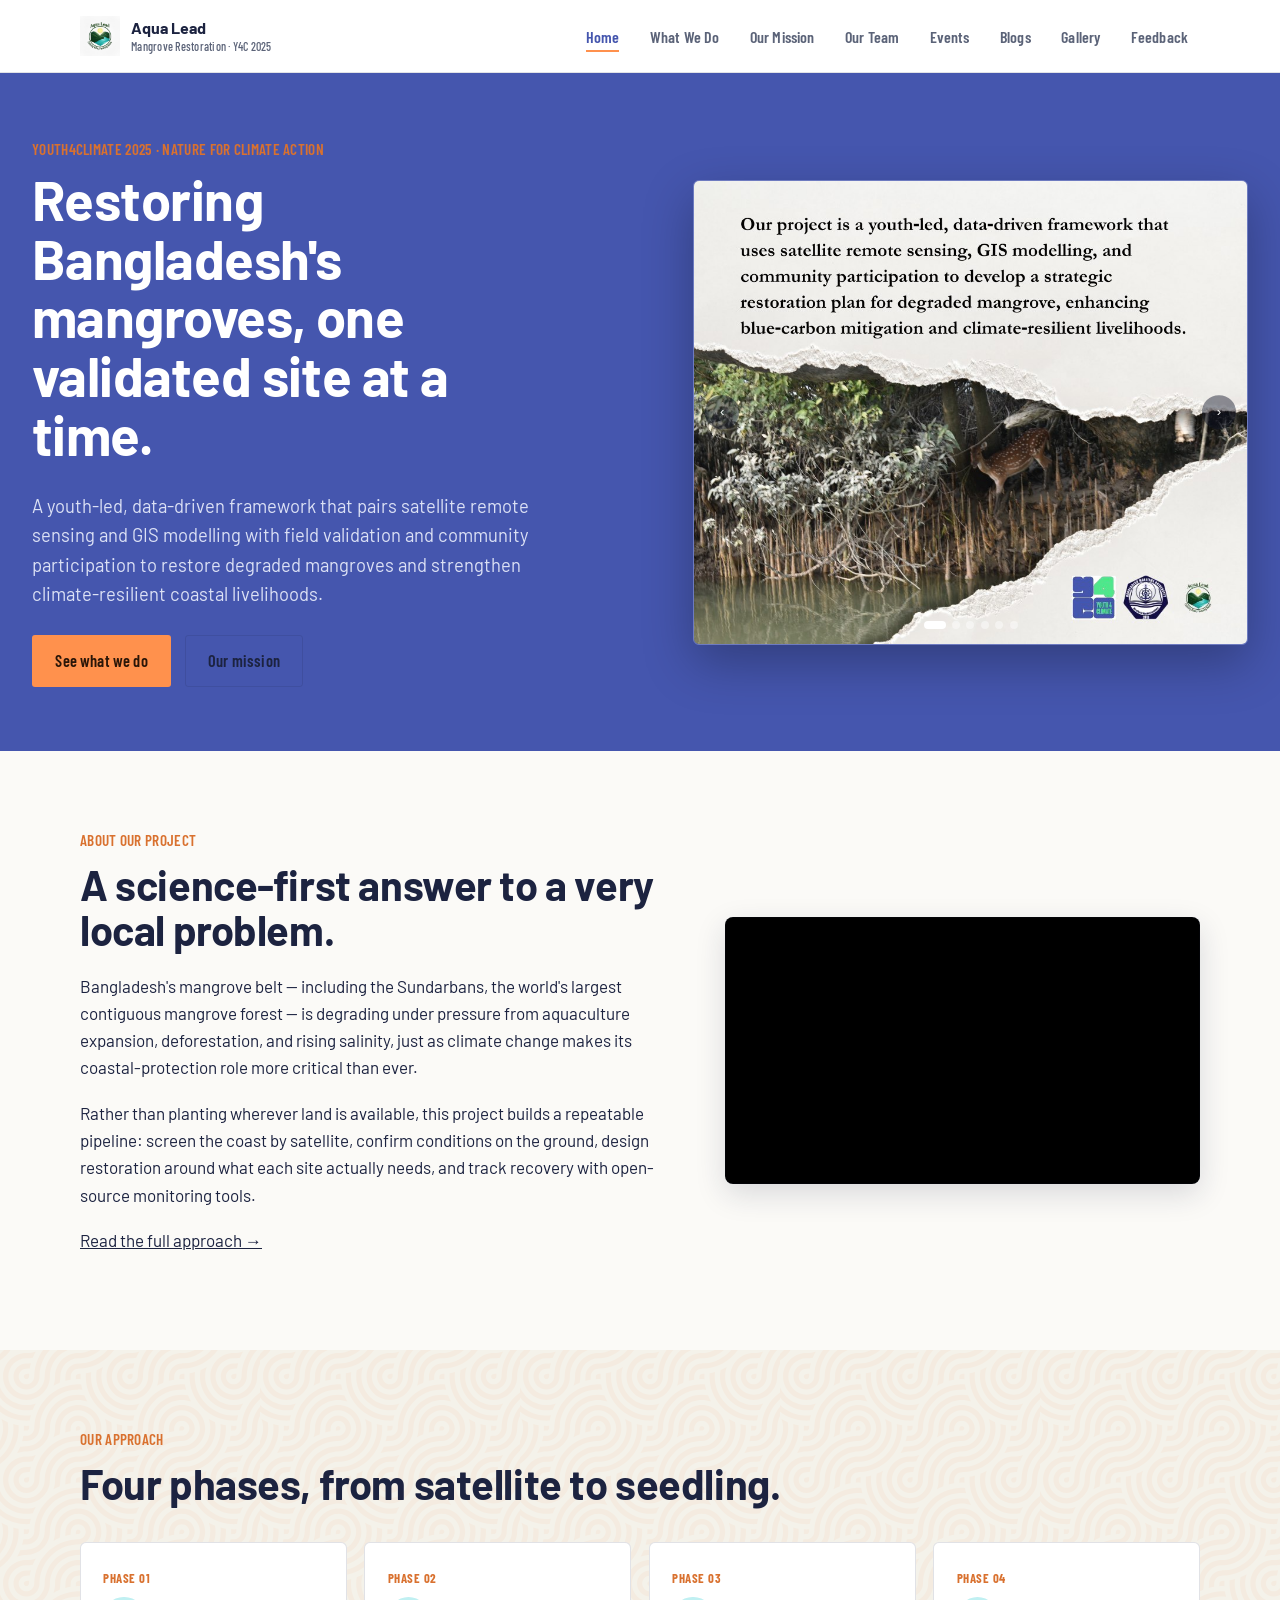
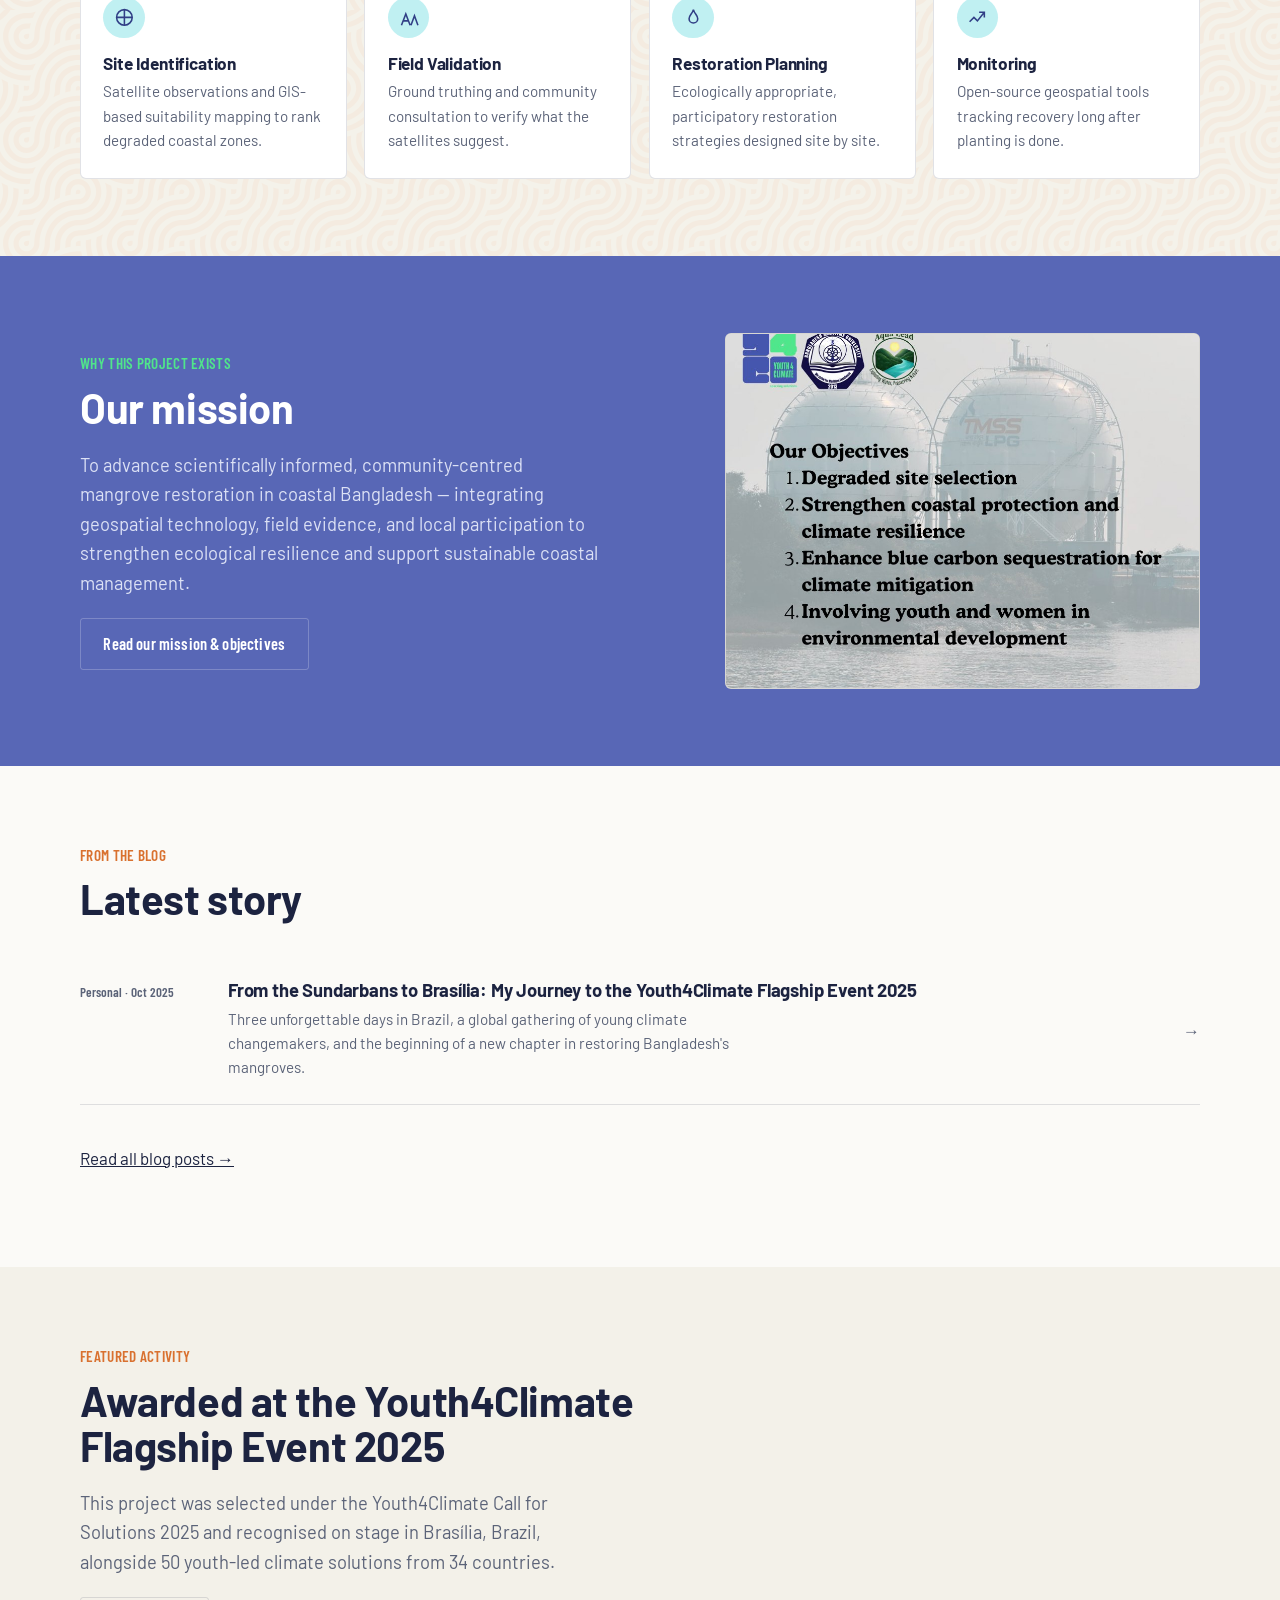
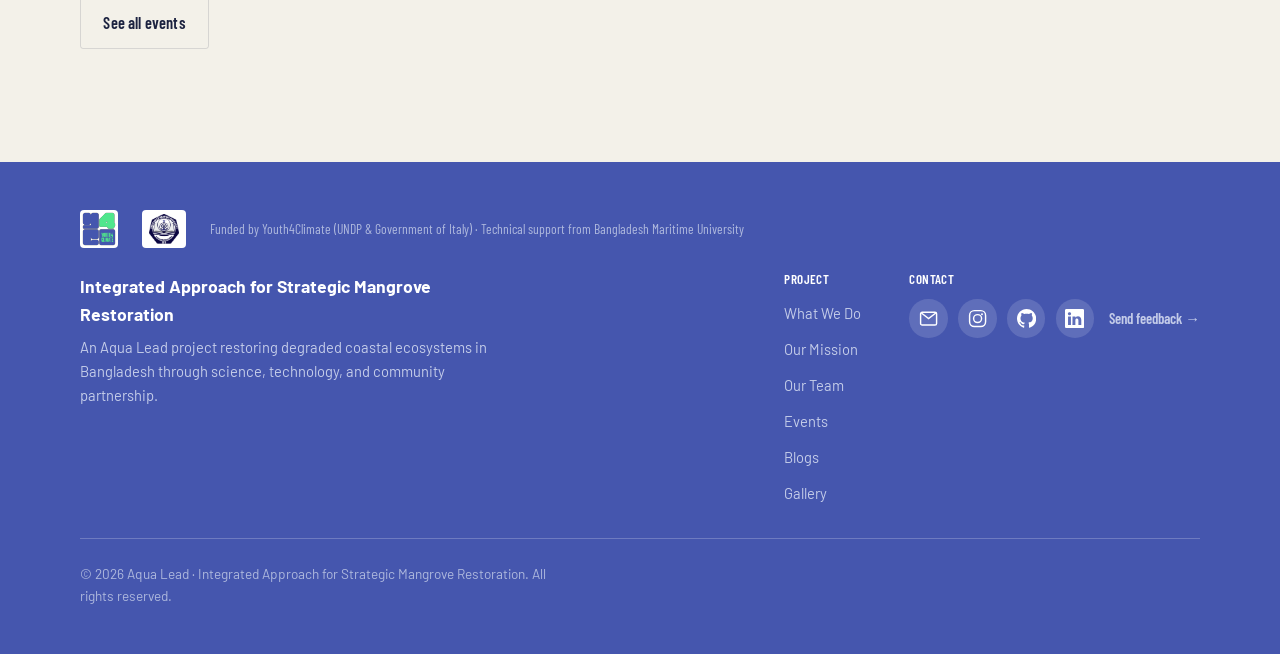
==== index.html @ 3c4979f6 "Upload website files" ====
<!doctype html>
<html lang="en">
<head>
<meta charset="utf-8">
<title>Integrated Approach for Strategic Mangrove Restoration</title>
<meta name="description" content="A Youth4Climate 2025-supported project restoring Bangladesh's mangroves through satellite science, field validation, and community action.">
<meta name="viewport" content="width=device-width, initial-scale=1">
<link rel="icon" href="assets/img/brand/y4c-na-logo.svg" type="image/svg+xml">
<link rel="stylesheet" href="assets/css/style.css">
</head>
<body>
<a class="skip-link" href="#main">Skip to content</a>

<header class="site-header">
  <div class="wrap">
    <a class="brand" href="index.html">
      <img src="assets/img/brand/aqualead-logo.png" alt="Aqua Lead logo">
      <span class="brand-text">Aqua Lead<small>Mangrove Restoration · Y4C 2025</small></span>
    </a>
    <button class="nav-toggle" aria-label="Toggle navigation" aria-expanded="false">
      <svg viewBox="0 0 24 24" fill="none" stroke="currentColor" stroke-width="2"><path d="M3 6h18M3 12h18M3 18h18"/></svg>
    </button>
    <nav class="main-nav" aria-label="Primary">
      <ul>
        <li><a href="index.html" aria-current="page">Home</a></li>
        <li><a href="what-we-do.html">What We Do</a></li>
        <li><a href="mission.html">Our Mission</a></li>
        <li><a href="team.html">Our Team</a></li>
        <li><a href="events.html">Events</a></li>
        <li><a href="blogs/index.html">Blogs</a></li>
        <li><a href="gallery.html">Gallery</a></li>
        <li><a href="feedback.html">Feedback</a></li>
      </ul>
    </nav>
  </div>
</header>

<main id="main">

  <!-- SECTION 1: SLIDESHOW -->
  <section class="hero">
    <div class="wrap hero-grid">
      <div>
        <p class="hero-tag eyebrow">Youth4Climate 2025 · Nature for Climate Action</p>
        <h1>Restoring Bangladesh's mangroves, one validated site at a time.</h1>
        <p class="lede">A youth-led, data-driven framework that pairs satellite remote sensing and GIS modelling with field validation and community participation to restore degraded mangroves and strengthen climate-resilient coastal livelihoods.</p>
        <div class="hero-actions">
          <a class="btn btn-primary" href="what-we-do.html">See what we do</a>
          <a class="btn btn-ghost" href="mission.html">Our mission</a>
        </div>
      </div>

      <div class="slideshow" role="region" aria-label="Project highlights slideshow">
        <div class="slide is-active"><img src="assets/img/slides/slide-01.jpg" alt="Project summary over a mangrove creek: a youth-led, data-driven restoration framework."></div>
        <div class="slide"><img src="assets/img/slides/slide-02.jpg" alt="Nawshin Alam receiving the Youth4Climate Certificate of Achievement in Brasília, October 2025."></div>
        <div class="slide"><img src="assets/img/slides/slide-03.jpg" alt="The project team recognised at Bangladesh Maritime University."></div>
        <div class="slide"><img src="assets/img/slides/slide-04.jpg" alt="Project objectives: degraded site selection, coastal protection, blue carbon, youth and women's involvement."></div>
        <div class="slide"><img src="assets/img/slides/slide-05.jpg" alt="Project activity collage: lab analysis, boat-based water sampling, and field equipment."></div>
        <div class="slide"><img src="assets/img/slides/slide-06.jpg" alt="Project support acknowledgment: Youth4Climate, Bangladesh Maritime University, and Aqua Lead."></div>
        <button class="slide-nav slide-prev" aria-label="Previous slide">&#8249;</button>
        <button class="slide-nav slide-next" aria-label="Next slide">&#8250;</button>
        <div class="slide-dots"></div>
      </div>
    </div>
  </section>

  <!-- SECTION 2: ABOUT OUR PROJECT -->
  <section class="section">
    <div class="wrap two-col">
      <div>
        <p class="eyebrow">About our project</p>
        <h2>A science-first answer to a very local problem.</h2>
        <p>Bangladesh's mangrove belt — including the Sundarbans, the world's largest contiguous mangrove forest — is degrading under pressure from aquaculture expansion, deforestation, and rising salinity, just as climate change makes its coastal-protection role more critical than ever.</p>
        <p>Rather than planting wherever land is available, this project builds a repeatable pipeline: screen the coast by satellite, confirm conditions on the ground, design restoration around what each site actually needs, and track recovery with open-source monitoring tools.</p>
        <p><a href="what-we-do.html">Read the full approach →</a></p>
      </div>
      <div class="yt-embed ratio-16-9">
        <iframe src="https://www.youtube.com/embed/zrw7DQVnRCE" title="Integrated Approach for Strategic Mangrove Restoration — project video" allow="accelerometer; autoplay; clipboard-write; encrypted-media; gyroscope; picture-in-picture; web-share" allowfullscreen loading="lazy"></iframe>
      </div>
    </div>
  </section>

  <!-- SECTION 3: OUR APPROACH (4 cards) -->
  <section class="section band-paper2 pattern-bg">
    <div class="wrap">
      <div class="section-head">
        <p class="eyebrow">Our approach</p>
        <h2>Four phases, from satellite to seedling.</h2>
      </div>
      <div class="approach-grid">
        <div class="approach-card">
          <span class="step-no">PHASE 01</span>
          <div class="icon"><svg viewBox="0 0 24 24" fill="none" stroke="currentColor" stroke-width="1.8"><circle cx="12" cy="12" r="9"/><path d="M12 3v18M3 12h18"/></svg></div>
          <h3>Site Identification</h3>
          <p>Satellite observations and GIS-based suitability mapping to rank degraded coastal zones.</p>
        </div>
        <div class="approach-card">
          <span class="step-no">PHASE 02</span>
          <div class="icon"><svg viewBox="0 0 24 24" fill="none" stroke="currentColor" stroke-width="1.8"><path d="M4 21l5-13 5 13M6 16h6M15 21l4-11 4 11"/></svg></div>
          <h3>Field Validation</h3>
          <p>Ground truthing and community consultation to verify what the satellites suggest.</p>
        </div>
        <div class="approach-card">
          <span class="step-no">PHASE 03</span>
          <div class="icon"><svg viewBox="0 0 24 24" fill="none" stroke="currentColor" stroke-width="1.8"><path d="M12 3c-1.2 5-5 6.5-5 10.5a5 5 0 0010 0C17 9.5 13.2 8 12 3Z"/></svg></div>
          <h3>Restoration Planning</h3>
          <p>Ecologically appropriate, participatory restoration strategies designed site by site.</p>
        </div>
        <div class="approach-card">
          <span class="step-no">PHASE 04</span>
          <div class="icon"><svg viewBox="0 0 24 24" fill="none" stroke="currentColor" stroke-width="1.8"><path d="M3 17l5-5 4 4 8-10M14 6h6v6"/></svg></div>
          <h3>Monitoring</h3>
          <p>Open-source geospatial tools tracking recovery long after planting is done.</p>
        </div>
      </div>
    </div>
  </section>

  <!-- SECTION 4: MISSION TEASER -->
  <section class="section band-blue pattern-bg">
    <div class="wrap two-col">
      <div>
        <p class="eyebrow">Why this project exists</p>
        <h2>Our mission</h2>
        <p class="lede">To advance scientifically informed, community-centred mangrove restoration in coastal Bangladesh — integrating geospatial technology, field evidence, and local participation to strengthen ecological resilience and support sustainable coastal management.</p>
        <a class="btn btn-ghost" href="mission.html">Read our mission &amp; objectives</a>
      </div>
      <div class="media-frame">
        <img src="assets/img/slides/slide-04.jpg" alt="Our objectives: degraded site selection, coastal protection, blue carbon, youth and women's involvement.">
      </div>
    </div>
  </section>

  <!-- SECTION 5: LATEST FROM THE BLOG -->
  <section class="section">
    <div class="wrap">
      <div class="section-head">
        <p class="eyebrow">From the blog</p>
        <h2>Latest story</h2>
      </div>
      <div class="post-list" style="border-top:none;">
        <a class="post-row" href="blogs/blog-04-journey-to-brasilia.html">
          <span class="mark">Personal · Oct 2025</span>
          <span>
            <h3>From the Sundarbans to Brasília: My Journey to the Youth4Climate Flagship Event 2025</h3>
            <p class="excerpt">Three unforgettable days in Brazil, a global gathering of young climate changemakers, and the beginning of a new chapter in restoring Bangladesh's mangroves.</p>
          </span>
          <span class="arrow">→</span>
        </a>
      </div>
      <p class="mt-lg"><a href="blogs/index.html">Read all blog posts →</a></p>
    </div>
  </section>

  <!-- SECTION 6: EVENTS TEASER -->
  <section class="section band-paper2">
    <div class="wrap">
      <div class="section-head">
        <p class="eyebrow">Featured activity</p>
        <h2>Awarded at the Youth4Climate Flagship Event 2025</h2>
        <p class="lede">This project was selected under the Youth4Climate Call for Solutions 2025 and recognised on stage in Brasília, Brazil, alongside 50 youth-led climate solutions from 34 countries.</p>
        <a class="btn btn-ghost" href="events.html">See all events</a>
      </div>
    </div>
  </section>

</main>

<footer class="site-footer">
  <div class="wrap">
    <div class="footer-credits">
      <img class="y4c-mark" src="assets/img/brand/y4c-logo.svg" alt="Youth4Climate logo">
      <img src="assets/img/brand/bmu-logo.png" alt="Bangladesh Maritime University logo">
      <span class="credit-line">Funded by Youth4Climate (UNDP &amp; Government of Italy) · Technical support from Bangladesh Maritime University</span>
    </div>
    <div class="footer-top">
      <div class="footer-brand">
        <strong>Integrated Approach for Strategic Mangrove Restoration</strong>
        <p>An Aqua Lead project restoring degraded coastal ecosystems in Bangladesh through science, technology, and community partnership.</p>
      </div>
      <div class="footer-links">
        <div>
          <h4>Project</h4>
          <ul>
            <li><a href="what-we-do.html">What We Do</a></li>
            <li><a href="mission.html">Our Mission</a></li>
            <li><a href="team.html">Our Team</a></li>
            <li><a href="events.html">Events</a></li>
            <li><a href="blogs/index.html">Blogs</a></li>
            <li><a href="gallery.html">Gallery</a></li>
          </ul>
        </div>
        <div>
          <h4>Contact</h4>
          <div class="footer-contact footer-icons">
            <a class="icon-btn" href="mailto:aqualead.alm@gmail.com" aria-label="Email — aqualead.alm@gmail.com" title="aqualead.alm@gmail.com">
              <svg viewBox="0 0 24 24" fill="none" stroke="currentColor" stroke-width="1.8" aria-hidden="true"><rect x="2" y="4" width="20" height="16" rx="2"/><path d="M3 5l9 7 9-7"/></svg>
            </a>
            <a class="icon-btn" href="https://www.instagram.com/aqualead2025" target="_blank" rel="noopener" aria-label="Instagram — @aqualead2025" title="@aqualead2025">
              <svg viewBox="0 0 24 24" fill="none" stroke="currentColor" stroke-width="1.8" aria-hidden="true"><rect x="2" y="2" width="20" height="20" rx="6"/><circle cx="12" cy="12" r="5"/><circle cx="17.5" cy="6.5" r="1.2" fill="currentColor" stroke="none"/></svg>
            </a>
            <a class="icon-btn" href="https://github.com/Nawshin-25" target="_blank" rel="noopener" aria-label="GitHub — @Nawshin-25" title="GitHub — @Nawshin-25">
              <svg viewBox="0 0 16 16" fill="currentColor" aria-hidden="true"><path d="M8 0C3.58 0 0 3.58 0 8c0 3.54 2.29 6.53 5.47 7.59.4.07.55-.17.55-.38 0-.19-.01-.82-.01-1.49-2.01.37-2.53-.49-2.69-.94-.09-.23-.48-.94-.82-1.13-.28-.15-.68-.52-.01-.53.63-.01 1.08.58 1.23.82.72 1.21 1.87.87 2.33.66.07-.52.28-.87.51-1.07-1.78-.2-3.64-.89-3.64-3.95 0-.87.31-1.59.82-2.15-.08-.2-.36-1.02.08-2.12 0 0 .67-.21 2.2.82.64-.18 1.32-.27 2-.27.68 0 1.36.09 2 .27 1.53-1.04 2.2-.82 2.2-.82.44 1.1.16 1.92.08 2.12.51.56.82 1.27.82 2.15 0 3.07-1.87 3.75-3.65 3.95.29.25.54.73.54 1.48 0 1.07-.01 1.93-.01 2.2 0 .21.15.46.55.38A8.013 8.013 0 0016 8c0-4.42-3.58-8-8-8z"/></svg>
            </a>
            <a class="icon-btn" href="http://www.linkedin.com/in/nawshinalam" target="_blank" rel="noopener" aria-label="LinkedIn — Nawshin Alam" title="LinkedIn — Nawshin Alam">
              <svg viewBox="0 0 16 16" fill="currentColor" aria-hidden="true"><path d="M0 1.146C0 .513.526 0 1.175 0h13.65C15.474 0 16 .513 16 1.146v13.708c0 .633-.526 1.146-1.175 1.146H1.175C.526 16 0 15.487 0 14.854V1.146zm4.943 12.248V6.169H2.542v7.225h2.401zm-1.2-8.212c.837 0 1.358-.554 1.358-1.248-.015-.709-.52-1.248-1.342-1.248-.822 0-1.359.54-1.359 1.248 0 .694.521 1.248 1.327 1.248h.016zm4.908 8.212V9.359c0-.216.016-.432.08-.586.173-.431.568-.878 1.232-.878.869 0 1.216.662 1.216 1.634v3.865h2.401V9.25c0-2.22-1.184-3.252-2.764-3.252-1.274 0-1.845.7-2.165 1.193v.025h-.016a5.54 5.54 0 01.016-.025V6.169h-2.4c.03.678 0 7.225 0 7.225h2.4z"/></svg>
            </a>
            <a class="footer-feedback-link" href="feedback.html">Send feedback →</a>
          </div>
        </div>
      </div>
    </div>
    <div class="footer-bottom">
      <p>© <span data-year>2026</span> Aqua Lead · Integrated Approach for Strategic Mangrove Restoration. All rights reserved.</p>
    </div>
  </div>
</footer>

<script src="assets/js/main.js"></script>
</body>
</html>
---- assets/css/style.css ----
/* =========================================================
   INTEGRATED APPROACH FOR STRATEGIC MANGROVE RESTORATION
   Design system aligned to the Youth4Climate 2025 Brand
   Guidelines: Barlow/Barlow Condensed type, Y4C blue/green/
   yellow/light-blue palette, "Nature for Climate Action"
   thematic orange + swirl pattern as this project's accent.
   ========================================================= */

@import url('https://fonts.googleapis.com/css2?family=Barlow:wght@400;500;600;700&family=Barlow+Condensed:wght@500;600;700&family=Barlow:ital@1&display=swap');

:root{
  /* Y4C primary brand colours */
  --y4c-blue:        #4556AE;
  --y4c-blue-deep:   #313F86;
  --y4c-green:       #50E58B;
  --y4c-white:       #FFFFFF;
  /* Y4C secondary brand colours */
  --y4c-yellow:      #FFD639;
  --y4c-lightblue:   #C0F0F2;
  /* This project's Y4C theme: "Nature for Climate Action" */
  --y4c-nature:      #FF914D;
  --y4c-nature-deep: #D9712F;

  --paper:    #FBFAF7;
  --paper-2:  #F3F1E9;
  --ink:      #1C2340;
  --muted:    #5B6378;
  --line:     rgba(28,35,64,0.13);
  --line-on-blue: rgba(255,255,255,0.22);

  --sans:  'Barlow', -apple-system, BlinkMacSystemFont, 'Segoe UI', sans-serif;
  --cond:  'Barlow Condensed', 'Barlow', sans-serif;

  --max: 76rem;
  --gutter: clamp(1.25rem, 4vw, 3rem);
}

*,*::before,*::after{ box-sizing:border-box; }
html{ scroll-behavior:smooth; }
@media (prefers-reduced-motion: reduce){
  html{ scroll-behavior:auto; }
  *{ animation-duration:0.001ms !important; animation-iteration-count:1 !important; transition-duration:0.001ms !important; }
}

body{
  margin:0;
  background:var(--paper);
  color:var(--ink);
  font-family:var(--sans);
  font-size:17px;
  line-height:1.6;
  -webkit-font-smoothing:antialiased;
}

img{ max-width:100%; display:block; }
a{ color:inherit; }
a:focus-visible, button:focus-visible, input:focus-visible, textarea:focus-visible{
  outline:3px solid var(--y4c-nature);
  outline-offset:2px;
}

h1,h2,h3,h4{
  font-family:var(--sans);
  font-weight:700;
  line-height:1.08;
  letter-spacing:-0.01em;
  margin:0 0 0.5em;
  color:var(--ink);
}
h1{ font-weight:700; }
h2{ font-size:clamp(1.7rem, 2.4vw + 1rem, 2.6rem); }
h3{ font-size:clamp(1.15rem, 1vw + 1rem, 1.45rem); }

p{ margin:0 0 1.1em; max-width:62ch; }
.lede{ font-size:1.15rem; color:var(--muted); max-width:52ch; }

.wrap{ max-width:var(--max); margin:0 auto; padding-left:var(--gutter); padding-right:var(--gutter); }

.eyebrow{
  font-family:var(--cond);
  font-weight:600;
  font-size:0.95rem;
  letter-spacing:0.02em;
  color:var(--y4c-nature-deep);
  text-transform:uppercase;
  margin-bottom:0.6rem;
  display:block;
}
.band-blue .eyebrow{ color:var(--y4c-green); }

.skip-link{
  position:absolute; left:-999px; top:0;
  background:var(--y4c-nature); color:#20120a; padding:0.7em 1.2em;
  z-index:200; font-weight:600;
}
.skip-link:focus{ left:var(--gutter); top:0.75rem; }

/* ---------- Header ---------- */
.site-header{
  position:sticky; top:0; z-index:100;
  background:var(--y4c-white);
  border-bottom:1px solid var(--line);
}
.site-header .wrap{
  display:flex; align-items:center; justify-content:space-between;
  min-height:4.5rem; gap:1rem;
}
.brand{ display:flex; align-items:center; gap:0.7rem; text-decoration:none; }
.brand img{ height:40px; width:auto; flex:none; }
.brand-text{ font-family:var(--sans); font-weight:700; font-size:1rem; line-height:1.18; color:var(--ink); }
.brand-text small{
  display:block; font-family:var(--cond); font-weight:500; font-size:0.75rem;
  letter-spacing:0.02em; color:var(--muted); margin-top:0.1em;
}

.nav-toggle{
  display:none; background:none; border:1px solid var(--line);
  color:var(--ink); width:2.5rem; height:2.5rem; border-radius:3px;
  align-items:center; justify-content:center; cursor:pointer;
}
.nav-toggle svg{ width:18px; height:18px; }

.main-nav ul{ list-style:none; display:flex; gap:0.4rem; margin:0; padding:0; }
.main-nav a{
  text-decoration:none; color:var(--muted); font-family:var(--cond);
  font-weight:600; font-size:1rem; letter-spacing:0.01em;
  padding:0.6rem 0.75rem; border-radius:3px; position:relative;
  transition:color .15s ease, background .15s ease;
}
.main-nav a:hover{ color:var(--ink); background:var(--paper-2); }
.main-nav a[aria-current="page"]{ color:var(--y4c-blue); }
.main-nav a[aria-current="page"]::after{
  content:""; position:absolute; left:0.75rem; right:0.75rem; bottom:0.2rem;
  height:2px; background:var(--y4c-nature);
}

@media (max-width:860px){
  .nav-toggle{ display:inline-flex; }
  .main-nav{
    position:absolute; top:4.5rem; left:0; right:0; background:var(--y4c-white);
    border-bottom:1px solid var(--line); max-height:0; overflow:hidden;
    transition:max-height .25s ease;
  }
  .main-nav.is-open{ max-height:28rem; }
  .main-nav ul{ flex-direction:column; gap:0; padding:0.5rem var(--gutter) 1.25rem; }
  .main-nav a{ display:block; padding:0.8rem 0; border-bottom:1px solid var(--line); border-radius:0; }
}

/* ---------- Bands ---------- */
.band-blue{ background:var(--y4c-blue); color:var(--y4c-white); }
.band-blue h2,.band-blue h3{ color:var(--y4c-white); }
.band-blue p, .band-blue .lede{ color:#DCE1F5; }
.band-blue .divider{ background:var(--line-on-blue); }

.band-paper2{ background:var(--paper-2); }

.pattern-bg{
  position:relative;
}
.pattern-bg::before{
  content:""; position:absolute; inset:0;
  background-image:url('../img/brand/y4c-na-pattern.svg');
  background-repeat:repeat; background-size:260px auto;
  opacity:0.06; pointer-events:none;
}
.band-blue.pattern-bg::before{ opacity:0.1; filter:brightness(0) invert(1); }

.section{ padding:clamp(3rem,6vw,5.5rem) 0; position:relative; z-index:1; }
.section > .wrap{ position:relative; z-index:1; }

.section-head{ max-width:44rem; margin-bottom:2.25rem; }

.divider{ border:none; height:1px; background:var(--line); margin:0; }

/* ---------- Buttons ---------- */
.btn{
  display:inline-flex; align-items:center; gap:0.5rem;
  font-family:var(--cond); font-weight:600; font-size:1.02rem; letter-spacing:0.01em;
  padding:0.75rem 1.4rem; border-radius:3px; text-decoration:none;
  border:1.5px solid transparent; cursor:pointer; transition:transform .12s ease, background .15s ease, border-color .15s ease;
}
.btn-primary{ background:var(--y4c-nature); color:#2A1608; }
.btn-primary:hover{ background:var(--y4c-nature-deep); color:#fff; }
.btn-ghost{ border-color:var(--line); color:var(--ink); }
.btn-ghost:hover{ border-color:var(--y4c-blue); color:var(--y4c-blue); }
.band-blue .btn-ghost{ border-color:var(--line-on-blue); color:#fff; }
.band-blue .btn-ghost:hover{ border-color:#fff; }
.btn-sm{ padding:0.5rem 0.95rem; font-size:0.92rem; }

/* ---------- Hero / slideshow ---------- */
.hero{ background:var(--y4c-blue); color:var(--y4c-white); overflow:hidden; }
.hero-grid{
  display:grid; grid-template-columns:1.05fr 0.95fr; gap:clamp(1.5rem,4vw,3rem);
  align-items:center; padding:clamp(2.5rem,5vw,4rem) 0;
}
@media (max-width:900px){ .hero-grid{ grid-template-columns:1fr; } }
.hero h1{ color:var(--y4c-white); font-size:clamp(2.1rem,3.4vw + 1.1rem,3.4rem); max-width:16ch; margin-bottom:0.5em; }
.hero .lede{ color:#DCE1F5; font-size:1.15rem; }
.hero-actions{ display:flex; flex-wrap:wrap; gap:0.85rem; margin-top:1.6rem; }

.slideshow{
  position:relative; aspect-ratio:940/788; border-radius:6px; overflow:hidden;
  box-shadow:0 18px 50px rgba(0,0,0,0.28); border:1px solid var(--line-on-blue);
}
.slide{
  position:absolute; inset:0; opacity:0; transition:opacity .6s ease;
  pointer-events:none;
}
.slide.is-active{ opacity:1; pointer-events:auto; }
.slide img{ width:100%; height:100%; object-fit:cover; }
.slide-dots{
  position:absolute; bottom:0.9rem; left:50%; transform:translateX(-50%);
  display:flex; gap:0.4rem; z-index:3;
}
.slide-dots button{
  width:8px; height:8px; border-radius:50%; border:none; background:rgba(255,255,255,0.45);
  cursor:pointer; padding:0;
}
.slide-dots button.is-active{ background:#fff; width:22px; border-radius:4px; transition:width .2s ease; }
.slide-nav{
  position:absolute; top:50%; transform:translateY(-50%); z-index:3;
  width:2.1rem; height:2.1rem; border-radius:50%; border:none;
  background:rgba(14,18,38,0.45); color:#fff; display:flex; align-items:center; justify-content:center;
  cursor:pointer;
}
.slide-nav:hover{ background:rgba(14,18,38,0.7); }
.slide-prev{ left:0.7rem; } .slide-next{ right:0.7rem; }

/* ---------- Approach cards ---------- */
.approach-grid{
  display:grid; grid-template-columns:repeat(4,1fr); gap:1.1rem;
}
@media (max-width:980px){ .approach-grid{ grid-template-columns:repeat(2,1fr); } }
@media (max-width:560px){ .approach-grid{ grid-template-columns:1fr; } }
.approach-card{
  background:var(--y4c-white); border:1px solid var(--line); border-radius:6px;
  padding:1.6rem 1.4rem; position:relative;
}
.approach-card .icon{
  width:2.6rem; height:2.6rem; border-radius:50%;
  background:var(--y4c-lightblue); display:flex; align-items:center; justify-content:center;
  margin-bottom:1rem;
}
.approach-card .icon svg{ width:1.3rem; height:1.3rem; color:var(--y4c-blue-deep); }
.approach-card h3{ font-size:1.08rem; margin-bottom:0.4rem; }
.approach-card p{ font-size:0.95rem; color:var(--muted); margin:0; }
.approach-card .step-no{
  font-family:var(--cond); font-weight:700; font-size:0.8rem; color:var(--y4c-nature-deep);
  letter-spacing:0.04em; margin-bottom:0.5rem; display:block;
}

/* ---------- Two col / about ---------- */
.two-col{ display:grid; grid-template-columns:1.1fr 0.9fr; gap:clamp(2rem,5vw,4rem); align-items:center; }
@media (max-width:860px){ .two-col{ grid-template-columns:1fr; } }
.media-frame{
  border-radius:6px; overflow:hidden; border:1px solid var(--line);
  aspect-ratio:4/3; background:var(--paper-2);
}
.media-frame img{ width:100%; height:100%; object-fit:cover; }

/* ---------- Pill / tag ---------- */
.pill{
  display:inline-flex; align-items:center; gap:0.4rem;
  font-family:var(--cond); font-weight:600; font-size:0.85rem;
  padding:0.3rem 0.75rem; border-radius:99px;
  background:var(--y4c-lightblue); color:var(--y4c-blue-deep);
}
.pill-nature{ background:#FFE7D6; color:var(--y4c-nature-deep); }
.pill-green{ background:#E1FBEC; color:#1C8A51; }

/* ---------- Mission objectives ---------- */
.objectives{ display:grid; grid-template-columns:repeat(2,1fr); gap:1rem; }
@media (max-width:700px){ .objectives{ grid-template-columns:1fr; } }
.objective{
  display:flex; gap:1rem; padding:1.4rem; border:1px solid var(--line); border-radius:6px; background:var(--y4c-white);
}
.objective .num{
  font-family:var(--cond); font-weight:700; font-size:1.6rem; color:var(--y4c-nature); flex:none; width:2.4rem;
}
.objective h3{ font-size:1.02rem; margin-bottom:0.3rem; }
.objective p{ font-size:0.93rem; color:var(--muted); margin:0; }

/* ---------- SDG strip ---------- */
.sdg-strip{ display:flex; flex-wrap:wrap; gap:0.7rem; }
.sdg-chip{
  display:flex; align-items:center; gap:0.6rem;
  border:1px solid var(--line); border-radius:99px; padding:0.5rem 1rem 0.5rem 0.5rem;
  text-decoration:none; color:var(--ink); background:var(--y4c-white);
  transition:border-color .15s ease;
}
.sdg-chip:hover{ border-color:var(--y4c-blue); }
.sdg-chip .n{
  width:2rem; height:2rem; border-radius:50%; background:var(--y4c-blue); color:#fff;
  display:flex; align-items:center; justify-content:center; font-family:var(--cond); font-weight:700; font-size:0.85rem; flex:none;
}
.sdg-chip span{ font-size:0.88rem; font-weight:500; }

/* ---------- Deliverables ---------- */
.deliv-grid{ display:grid; grid-template-columns:repeat(3,1fr); gap:1rem; }
@media (max-width:860px){ .deliv-grid{ grid-template-columns:repeat(2,1fr); } }
@media (max-width:560px){ .deliv-grid{ grid-template-columns:1fr; } }
.deliv-card{ border:1px solid var(--line); border-radius:6px; padding:1.3rem; background:var(--y4c-white); }
.deliv-card h3{ font-size:1rem; margin-bottom:0.4rem; }
.deliv-card p{ font-size:0.9rem; color:var(--muted); margin:0; }

/* ---------- Team ---------- */
.team-grid{ display:grid; grid-template-columns:repeat(auto-fill,minmax(15.5rem,1fr)); gap:1.5rem; }
.person{ border:1px solid var(--line); border-radius:8px; overflow:hidden; background:var(--y4c-white); }
.person .photo{ aspect-ratio:4/5; overflow:hidden; background:var(--paper-2); }
.person .photo img{ width:100%; height:100%; object-fit:cover; }
.person .body{ padding:1.25rem 1.3rem 1.4rem; }
.person .role{ font-family:var(--cond); font-weight:600; font-size:0.82rem; color:var(--y4c-nature-deep); display:block; margin-bottom:0.3rem; }
.person h3{ font-size:1.08rem; margin-bottom:0.6rem; }
.person ul{ margin:0 0 1rem; padding-left:1.1rem; font-size:0.88rem; color:var(--muted); }
.person li{ margin-bottom:0.3rem; }

/* ---------- Events ---------- */
.event-card{
  display:grid; grid-template-columns:1fr 1.4fr; gap:1.5rem;
  border:1px solid var(--line); border-radius:8px; overflow:hidden; background:var(--y4c-white);
  margin-bottom:1.25rem;
}
@media (max-width:760px){ .event-card{ grid-template-columns:1fr; } }
.event-card .photo{ aspect-ratio:4/3; background:var(--paper-2); }
.event-card .photo img{ width:100%; height:100%; object-fit:cover; }
.event-card .body{ padding:1.5rem 1.6rem 1.5rem 0; }
@media (max-width:760px){ .event-card .body{ padding:1.3rem 1.4rem 1.5rem; } }
.event-meta{ font-family:var(--cond); font-weight:600; font-size:0.85rem; color:var(--y4c-blue); margin-bottom:0.4rem; }
.event-card h3{ font-size:1.2rem; margin-bottom:0.5rem; }
.event-card p{ font-size:0.95rem; color:var(--muted); }
.status-tag{
  display:inline-block; font-family:var(--cond); font-weight:600; font-size:0.78rem;
  padding:0.2rem 0.6rem; border-radius:99px; margin-bottom:0.6rem;
}
.status-done{ background:#E1FBEC; color:#1C8A51; }
.status-upcoming{ background:#FFF3D6; color:#9A6B00; }

/* ---------- Blog list ---------- */
.post-list{ display:grid; gap:0; border-top:1px solid var(--line); }
.post-row{
  display:grid; grid-template-columns:8rem 1fr auto; gap:1.25rem; align-items:baseline;
  padding:1.5rem 0; border-bottom:1px solid var(--line); text-decoration:none; color:inherit;
}
.post-row:hover h3{ color:var(--y4c-nature-deep); }
.post-row .mark{ font-family:var(--cond); font-weight:600; font-size:0.82rem; color:var(--muted); }
.post-row h3{ margin:0 0 0.35rem; transition:color .15s ease; font-size:1.15rem; }
.post-row .excerpt{ margin:0; color:var(--muted); font-size:0.95rem; max-width:60ch; }
.post-row .arrow{ font-family:var(--cond); color:var(--muted); align-self:center; }
@media (max-width:640px){
  .post-row{ grid-template-columns:1fr; gap:0.4rem; }
  .post-row .arrow{ display:none; }
}

/* ---------- Article page ---------- */
.article-head{ max-width:42rem; }
.article-meta{
  font-family:var(--cond); font-weight:600; font-size:0.85rem; color:var(--muted);
  display:flex; flex-wrap:wrap; gap:0.4rem 0.9rem; margin-bottom:1.2rem;
}
.article-body{ max-width:42rem; }
.article-body h2{ margin-top:2.2rem; font-size:1.5rem; }
.article-body ul{ padding-left:1.2rem; }
.article-body li{ margin-bottom:0.5rem; }
.article-body figure{ margin:2rem 0; }
.article-body figcaption{ font-family:var(--cond); font-size:0.82rem; color:var(--muted); margin-top:0.6rem; }
.article-body img{ border-radius:6px; border:1px solid var(--line); }
.video-feature{ text-align:center; }
.video-feature figcaption{ text-align:center; }

/* ---------- YouTube embeds ---------- */
.yt-embed{
  position:relative; width:100%; border-radius:8px; overflow:hidden;
  border:1px solid var(--line); background:#000; box-shadow:0 10px 30px rgba(28,35,64,0.15);
}
.yt-embed iframe{ position:absolute; inset:0; width:100%; height:100%; border:0; }
.yt-embed.ratio-16-9{ aspect-ratio:16/9; }
.yt-embed.ratio-9-16{ aspect-ratio:9/16; max-width:22rem; margin:0 auto; }

.byline-card{
  display:flex; gap:1rem; align-items:center; border:1px solid var(--line); border-radius:8px;
  padding:1.1rem 1.3rem; margin:2.5rem 0; max-width:42rem;
}
.byline-card .photo{ width:3.5rem; height:3.5rem; border-radius:50%; overflow:hidden; flex:none; }
.byline-card .photo img{ width:100%; height:100%; object-fit:cover; }
.byline-card strong{ display:block; font-family:var(--sans); }
.byline-card span{ font-family:var(--cond); font-size:0.82rem; color:var(--muted); }

.other-posts{ display:grid; gap:1rem; grid-template-columns:repeat(auto-fit,minmax(15rem,1fr)); max-width:var(--max); }
.other-post-card{ border:1px solid var(--line); border-radius:6px; padding:1.25rem; text-decoration:none; color:inherit; display:block; }
.other-post-card:hover{ border-color:var(--y4c-blue); }
.other-post-card .mark{ font-family:var(--cond); font-size:0.78rem; color:var(--muted); }
.other-post-card h4{ font-family:var(--sans); font-weight:700; font-size:1.02rem; margin:0.4rem 0; color:var(--ink); }
.other-post-card span.by{ font-size:0.85rem; color:var(--muted); }

.comments-box{
  margin-top:2.5rem; padding-top:2rem; border-top:1px solid var(--line); max-width:42rem;
}

/* ---------- Feedback / contact ---------- */
.feedback-grid{ display:grid; grid-template-columns:1fr 1fr; gap:clamp(2rem,5vw,4rem); }
@media (max-width:800px){ .feedback-grid{ grid-template-columns:1fr; } }
form.feedback-form{ display:grid; gap:1.1rem; max-width:32rem; }
.field{ display:grid; gap:0.4rem; }
.field label{ font-family:var(--cond); font-weight:600; font-size:0.85rem; color:var(--muted); }
.field input, .field select, .field textarea{
  font-family:var(--sans); font-size:1rem; border:1px solid var(--line); background:var(--y4c-white);
  padding:0.75rem 0.85rem; color:var(--ink); border-radius:4px;
}
.field textarea{ resize:vertical; min-height:8rem; }
.note-box{ border-left:3px solid var(--y4c-blue); padding-left:1.1rem; color:var(--muted); font-size:0.95rem; }
.contact-list{ list-style:none; margin:0; padding:0; display:grid; gap:0.9rem; }
.contact-list a{
  display:inline-flex; gap:0.6rem; align-items:center; text-decoration:none; color:var(--ink);
  border-bottom:1px solid var(--line); padding-bottom:0.5rem;
}
.contact-list a:hover{ color:var(--y4c-nature-deep); border-color:var(--y4c-nature-deep); }

/* ---------- Gallery ---------- */
.gallery-grid{
  display:grid; grid-template-columns:repeat(auto-fill,minmax(14rem,1fr)); gap:0.9rem;
}
.gallery-grid figure{ margin:0; border-radius:6px; overflow:hidden; border:1px solid var(--line); background:var(--paper-2); }
.gallery-grid img{ width:100%; aspect-ratio:4/3; object-fit:cover; }
.gallery-grid figcaption{ font-family:var(--cond); font-size:0.82rem; color:var(--muted); padding:0.6rem 0.8rem; }

/* ---------- Footer ---------- */
.site-footer{ background:var(--y4c-blue); color:#D3DAF2; padding:3rem 0 2rem; }
.footer-top{
  display:flex; flex-wrap:wrap; justify-content:space-between; gap:2rem;
  padding-bottom:2rem; border-bottom:1px solid var(--line-on-blue); margin-bottom:1.5rem;
}
.footer-brand{ max-width:26rem; }
.footer-brand strong{ font-family:var(--sans); color:#fff; font-size:1.1rem; display:block; margin-bottom:0.5rem; }
.footer-brand p{ color:#C4CCE9; font-size:0.92rem; }
.footer-links{ display:flex; gap:3rem; flex-wrap:wrap; }
.footer-links h4{ color:#fff; font-size:0.82rem; font-family:var(--cond); font-weight:600; letter-spacing:0.03em; margin-bottom:0.8rem; text-transform:uppercase; }
.footer-links ul{ list-style:none; margin:0; padding:0; display:grid; gap:0.55rem; }
.footer-links a{ text-decoration:none; color:#C4CCE9; font-size:0.92rem; }
.footer-links a:hover{ color:#fff; }
.footer-contact{ display:grid; gap:0.5rem; font-size:0.92rem; }
.footer-contact a{ color:#C4CCE9; text-decoration:none; }
.footer-contact a:hover{ color:#fff; }

.footer-icons{ display:flex; align-items:center; flex-wrap:wrap; gap:0.65rem; }
.footer-icons .icon-btn{
  width:2.4rem; height:2.4rem; border-radius:50%; flex:none;
  display:inline-flex; align-items:center; justify-content:center;
  background:rgba(255,255,255,0.14); color:#fff;
  transition:background .15s ease, color .15s ease, transform .15s ease;
}
.footer-icons .icon-btn svg{ width:1.2rem; height:1.2rem; }
.footer-icons .icon-btn:hover{ background:#fff; color:var(--y4c-blue-deep); transform:translateY(-2px); }
.footer-icons .footer-feedback-link{
  font-family:var(--cond); font-weight:600; font-size:0.92rem; color:#C4CCE9;
  text-decoration:none; margin-left:0.3rem;
}
.footer-icons .footer-feedback-link:hover{ color:#fff; }

.footer-credits{ display:flex; align-items:center; flex-wrap:wrap; gap:1.5rem; margin-bottom:1.5rem; }
.footer-credits img{ height:38px; width:auto; flex:none; background:#fff; border-radius:4px; padding:4px 7px; }
.footer-credits img.y4c-mark{ padding:2px; }
.footer-credits .credit-line{ font-family:var(--cond); font-size:0.85rem; color:#AEB8DD; }
.footer-logos{ display:flex; align-items:center; gap:1rem; flex-wrap:wrap; }
.footer-logos img{ height:38px; width:auto; background:#fff; border-radius:4px; padding:4px 7px; }
.footer-logos .y4c-mark{ height:38px; padding:2px; }

.footer-bottom{
  display:flex; flex-wrap:wrap; justify-content:space-between; gap:1rem;
  font-size:0.85rem; color:#AEB8DD;
}

/* ---------- Utility ---------- */
.visually-hidden{ position:absolute; width:1px; height:1px; overflow:hidden; clip:rect(0 0 0 0); white-space:nowrap; }
.center{ text-align:center; }
.mt-lg{ margin-top:2.5rem; }
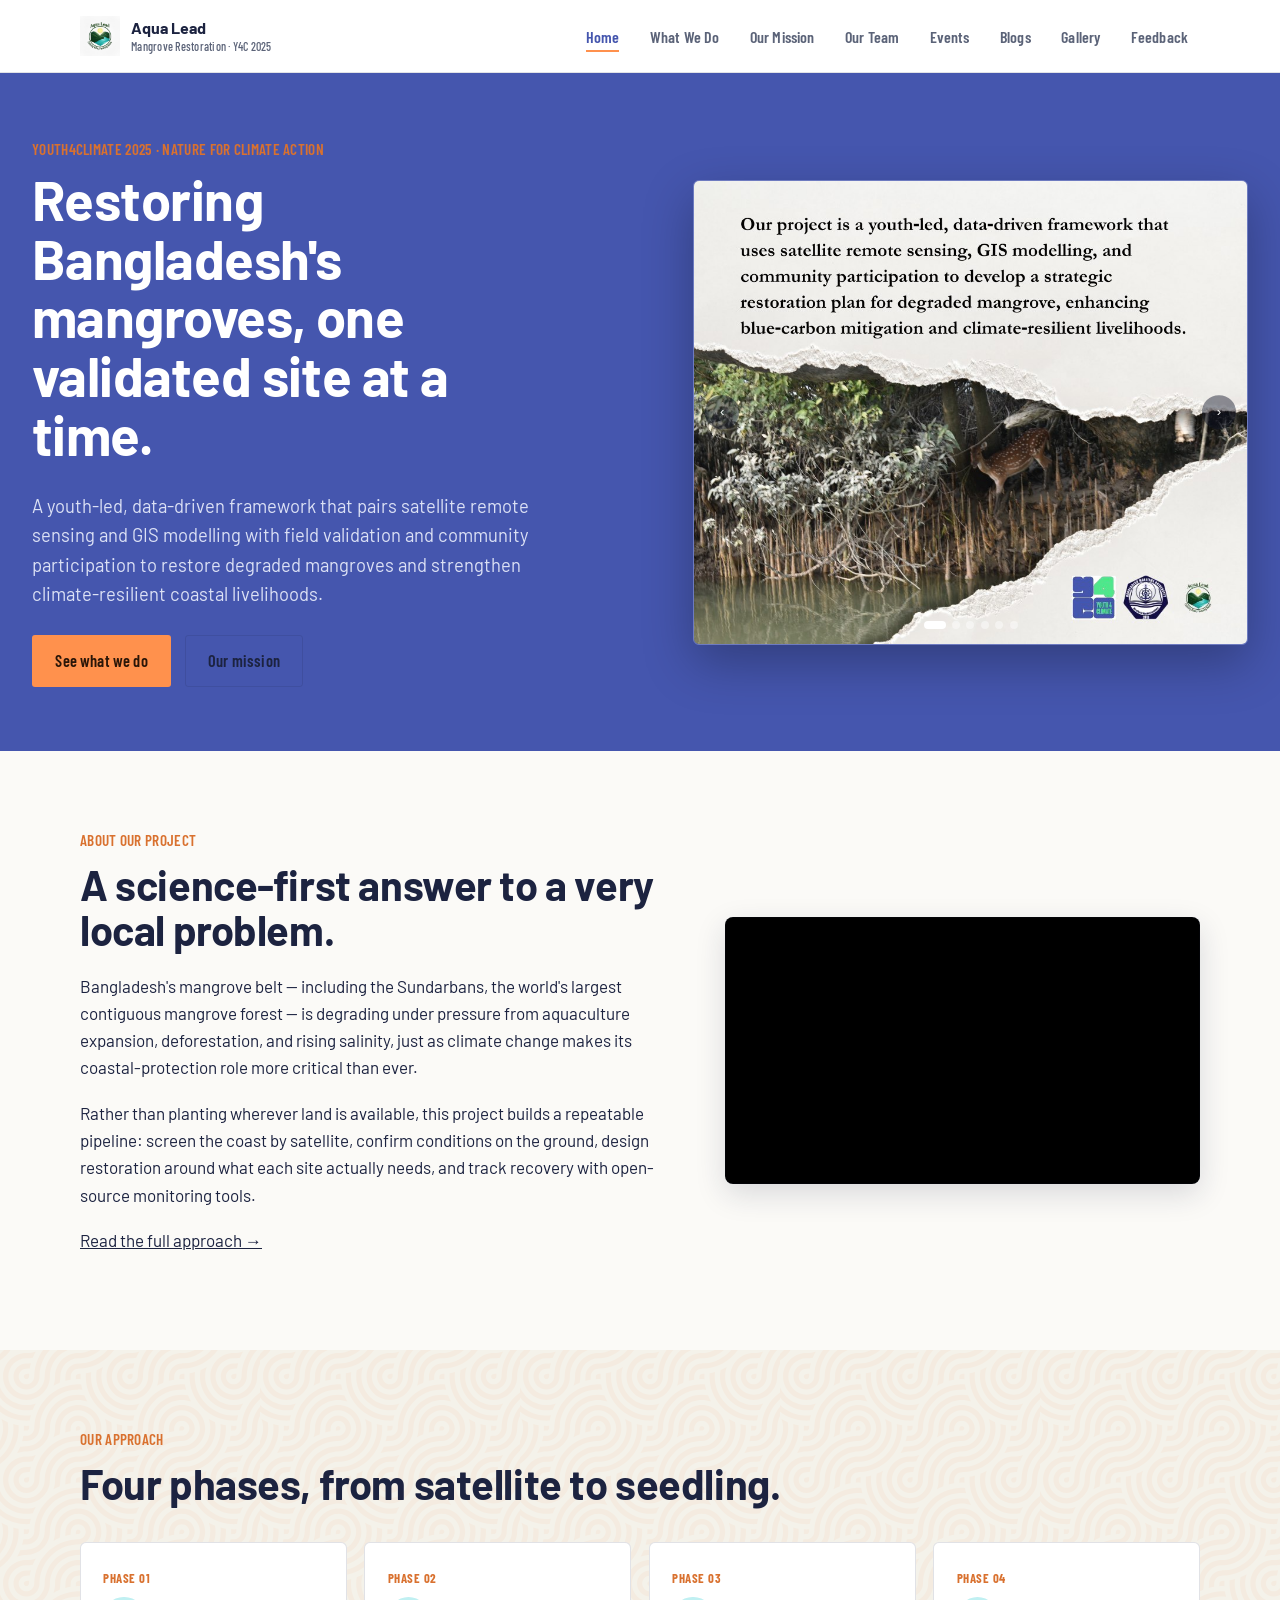
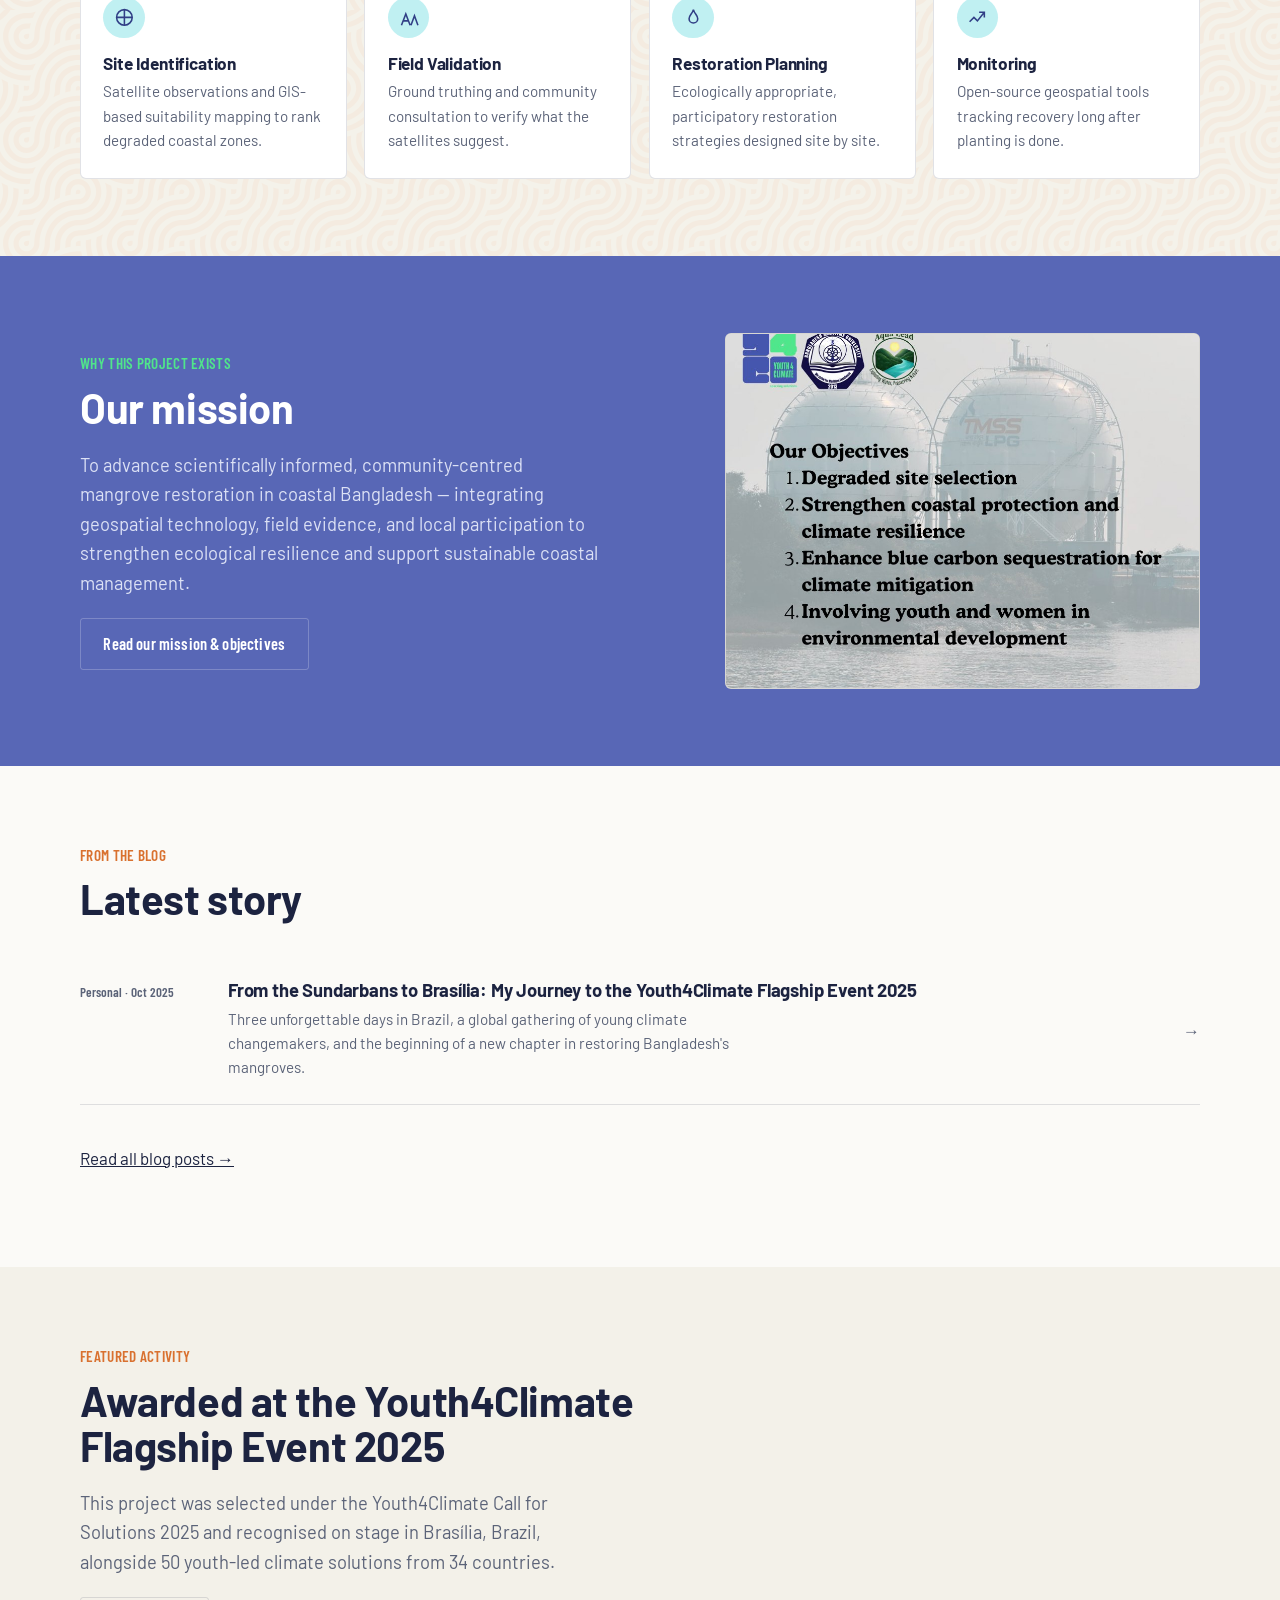
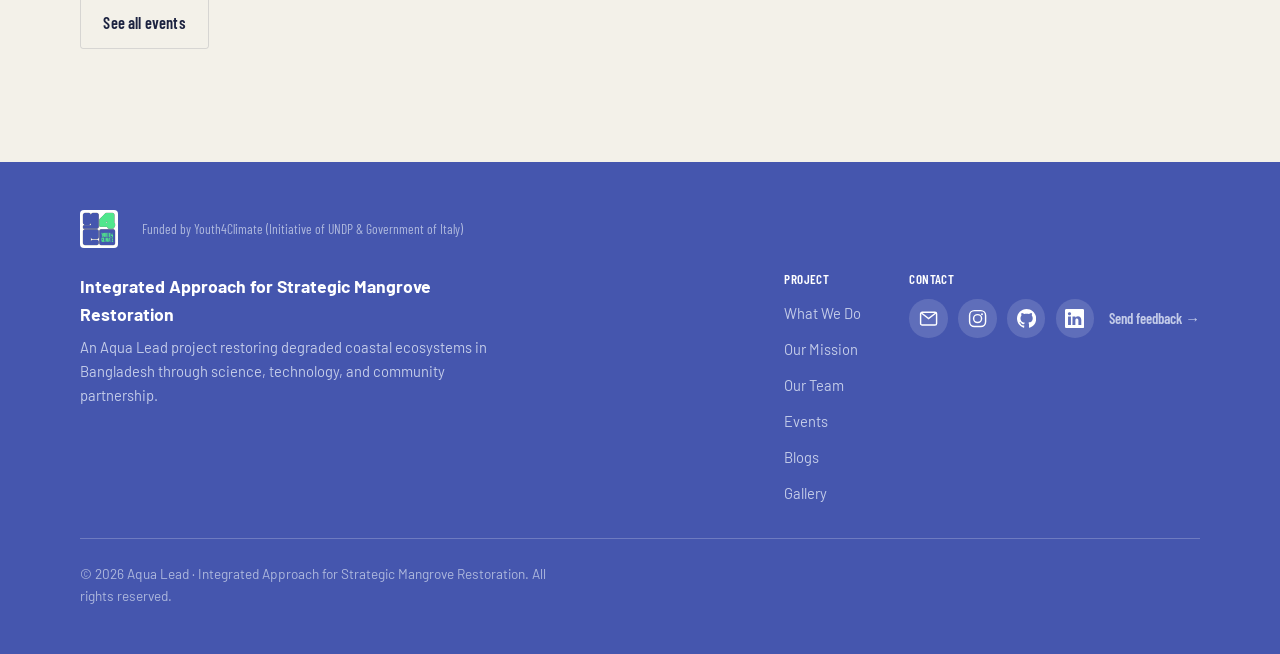
==== commit 2e1204ec: "Update index.html" ====
--- a/index.html
+++ b/index.html
@@ -169,9 +169,8 @@
 <footer class="site-footer">
   <div class="wrap">
     <div class="footer-credits">
-      <img class="y4c-mark" src="assets/img/brand/y4c-logo.svg" alt="Youth4Climate logo">
-      <img src="assets/img/brand/bmu-logo.png" alt="Bangladesh Maritime University logo">
-      <span class="credit-line">Funded by Youth4Climate (UNDP &amp; Government of Italy) · Technical support from Bangladesh Maritime University</span>
+      <img class="y4c-mark" src="assets/img/brand/y4c-logo.svg" alt="Youth4Climate logo">  
+      <span class="credit-line">Funded by Youth4Climate (Initiative of UNDP &amp; Government of Italy) </span>
     </div>
     <div class="footer-top">
       <div class="footer-brand">
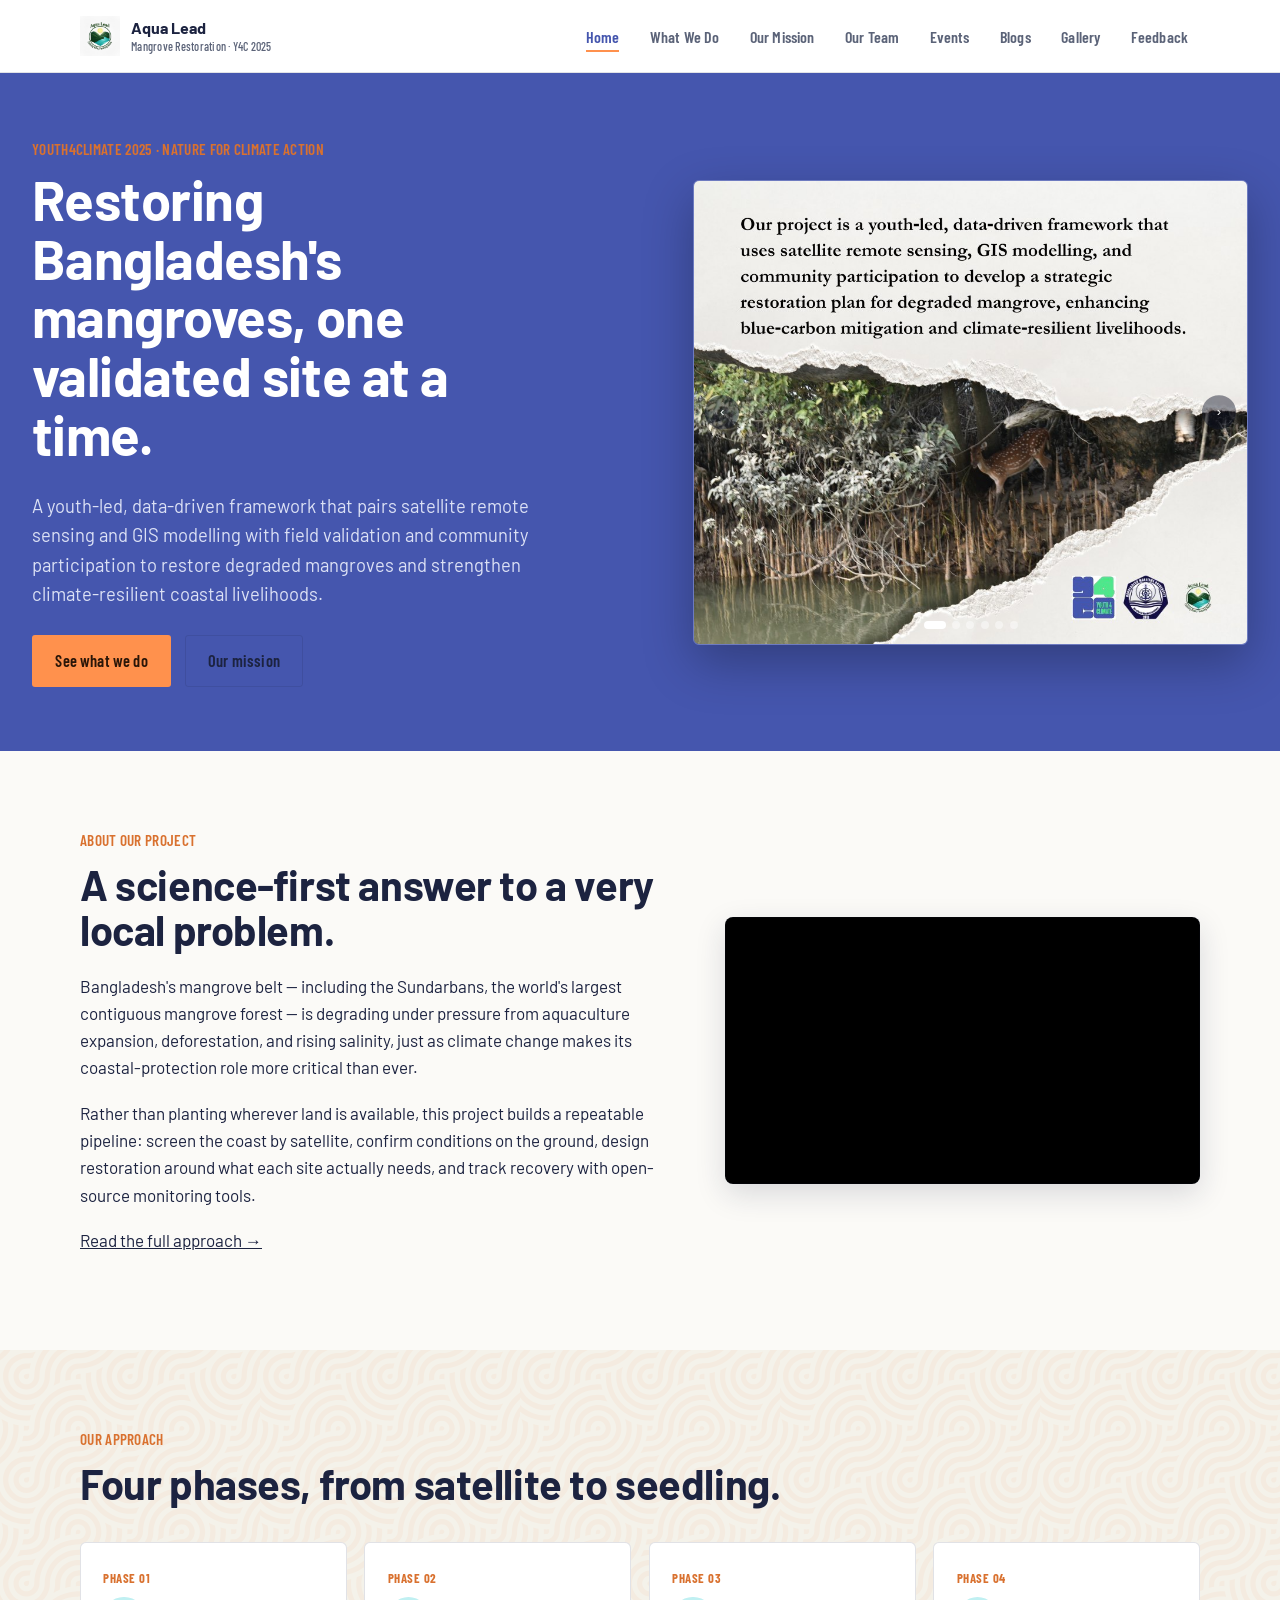
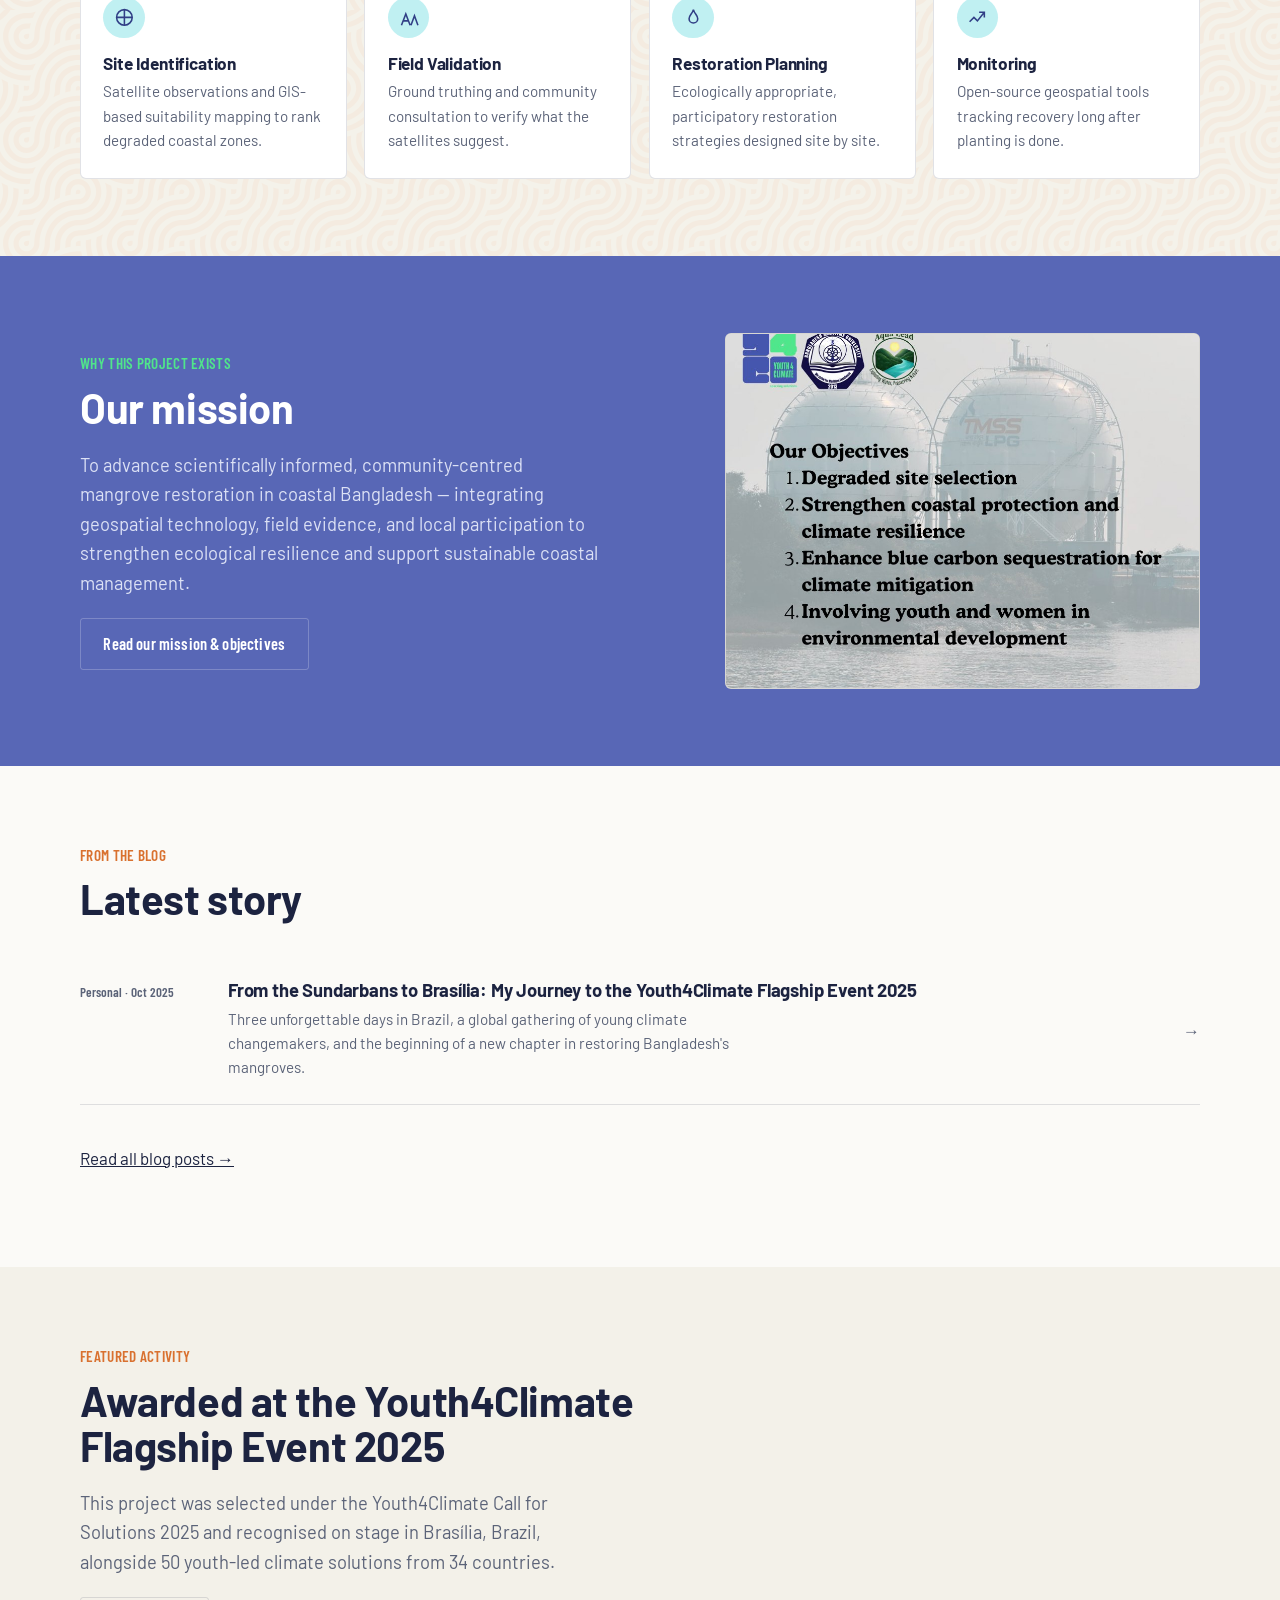
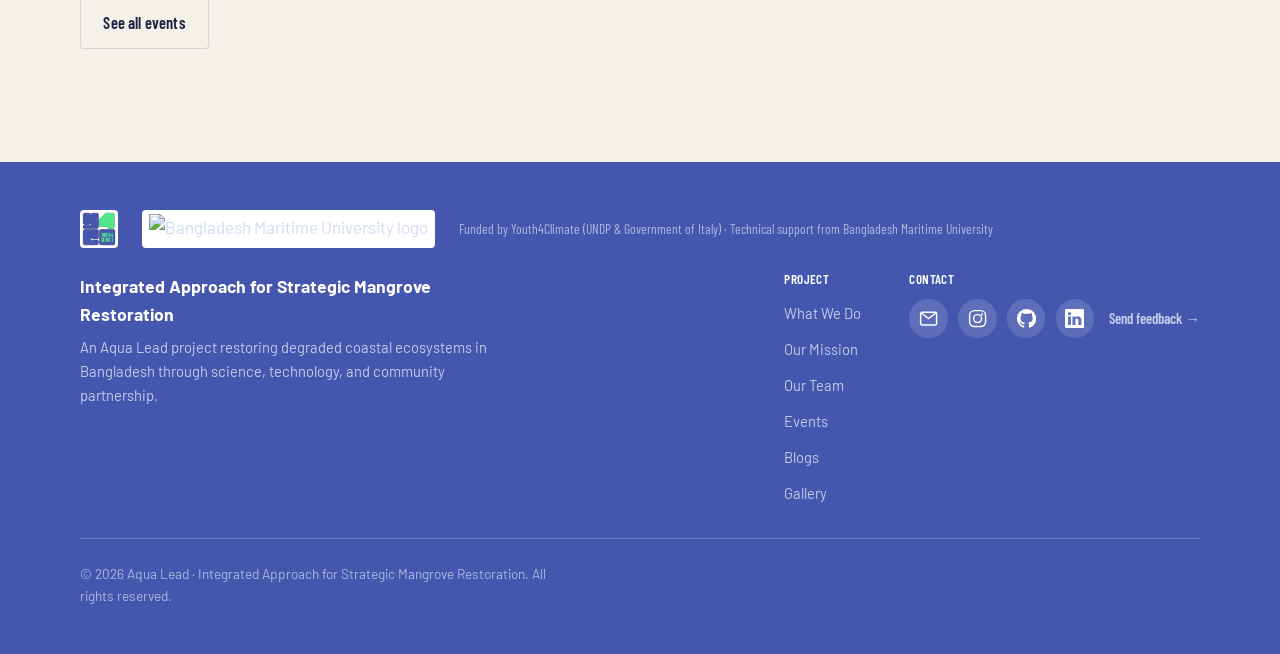
==== commit 5c0a052d: "Add files via upload" ====
--- a/index.html
+++ b/index.html
@@ -169,8 +169,9 @@
 <footer class="site-footer">
   <div class="wrap">
     <div class="footer-credits">
-      <img class="y4c-mark" src="assets/img/brand/y4c-logo.svg" alt="Youth4Climate logo">  
-      <span class="credit-line">Funded by Youth4Climate (Initiative of UNDP &amp; Government of Italy) </span>
+      <img class="y4c-mark" src="assets/img/brand/y4c-logo.svg" alt="Youth4Climate logo">
+      <img src="assets/img/brand/bmu-logo.png" alt="Bangladesh Maritime University logo">
+      <span class="credit-line">Funded by Youth4Climate (UNDP &amp; Government of Italy) · Technical support from Bangladesh Maritime University</span>
     </div>
     <div class="footer-top">
       <div class="footer-brand">
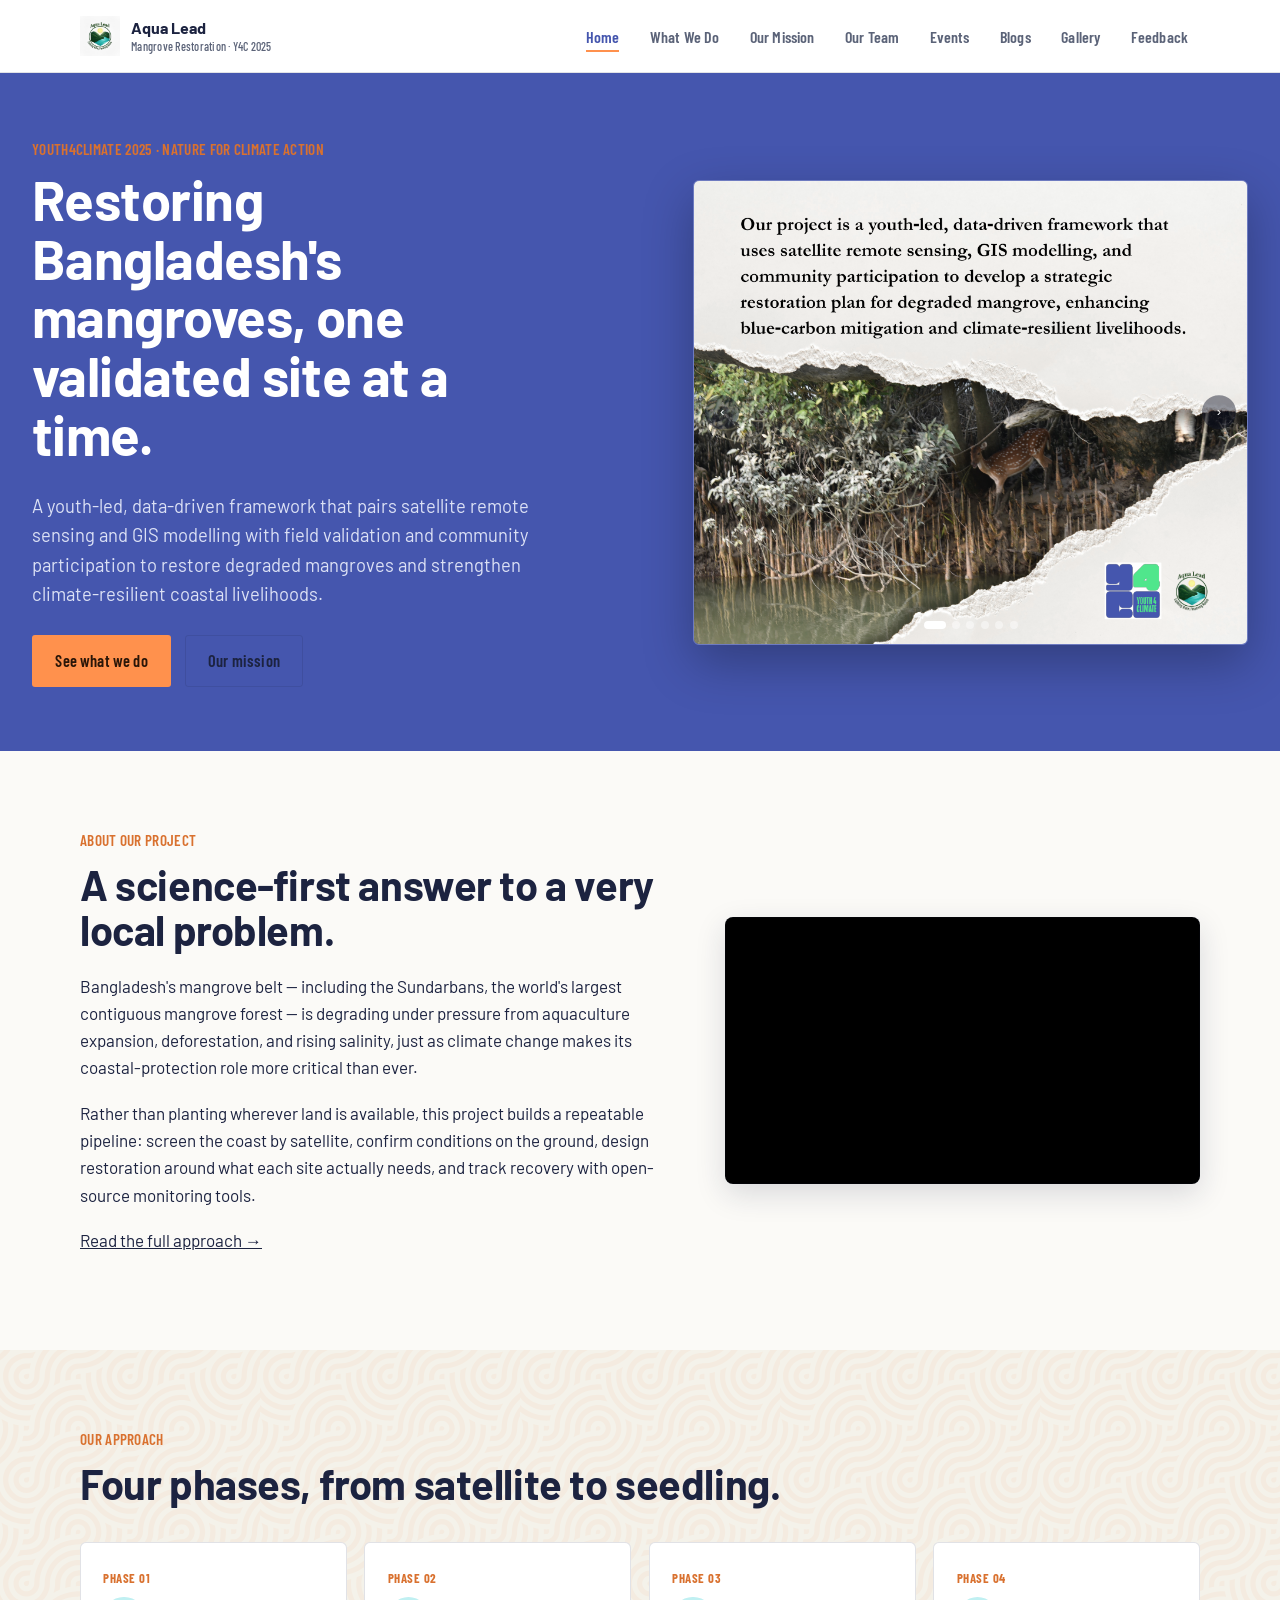
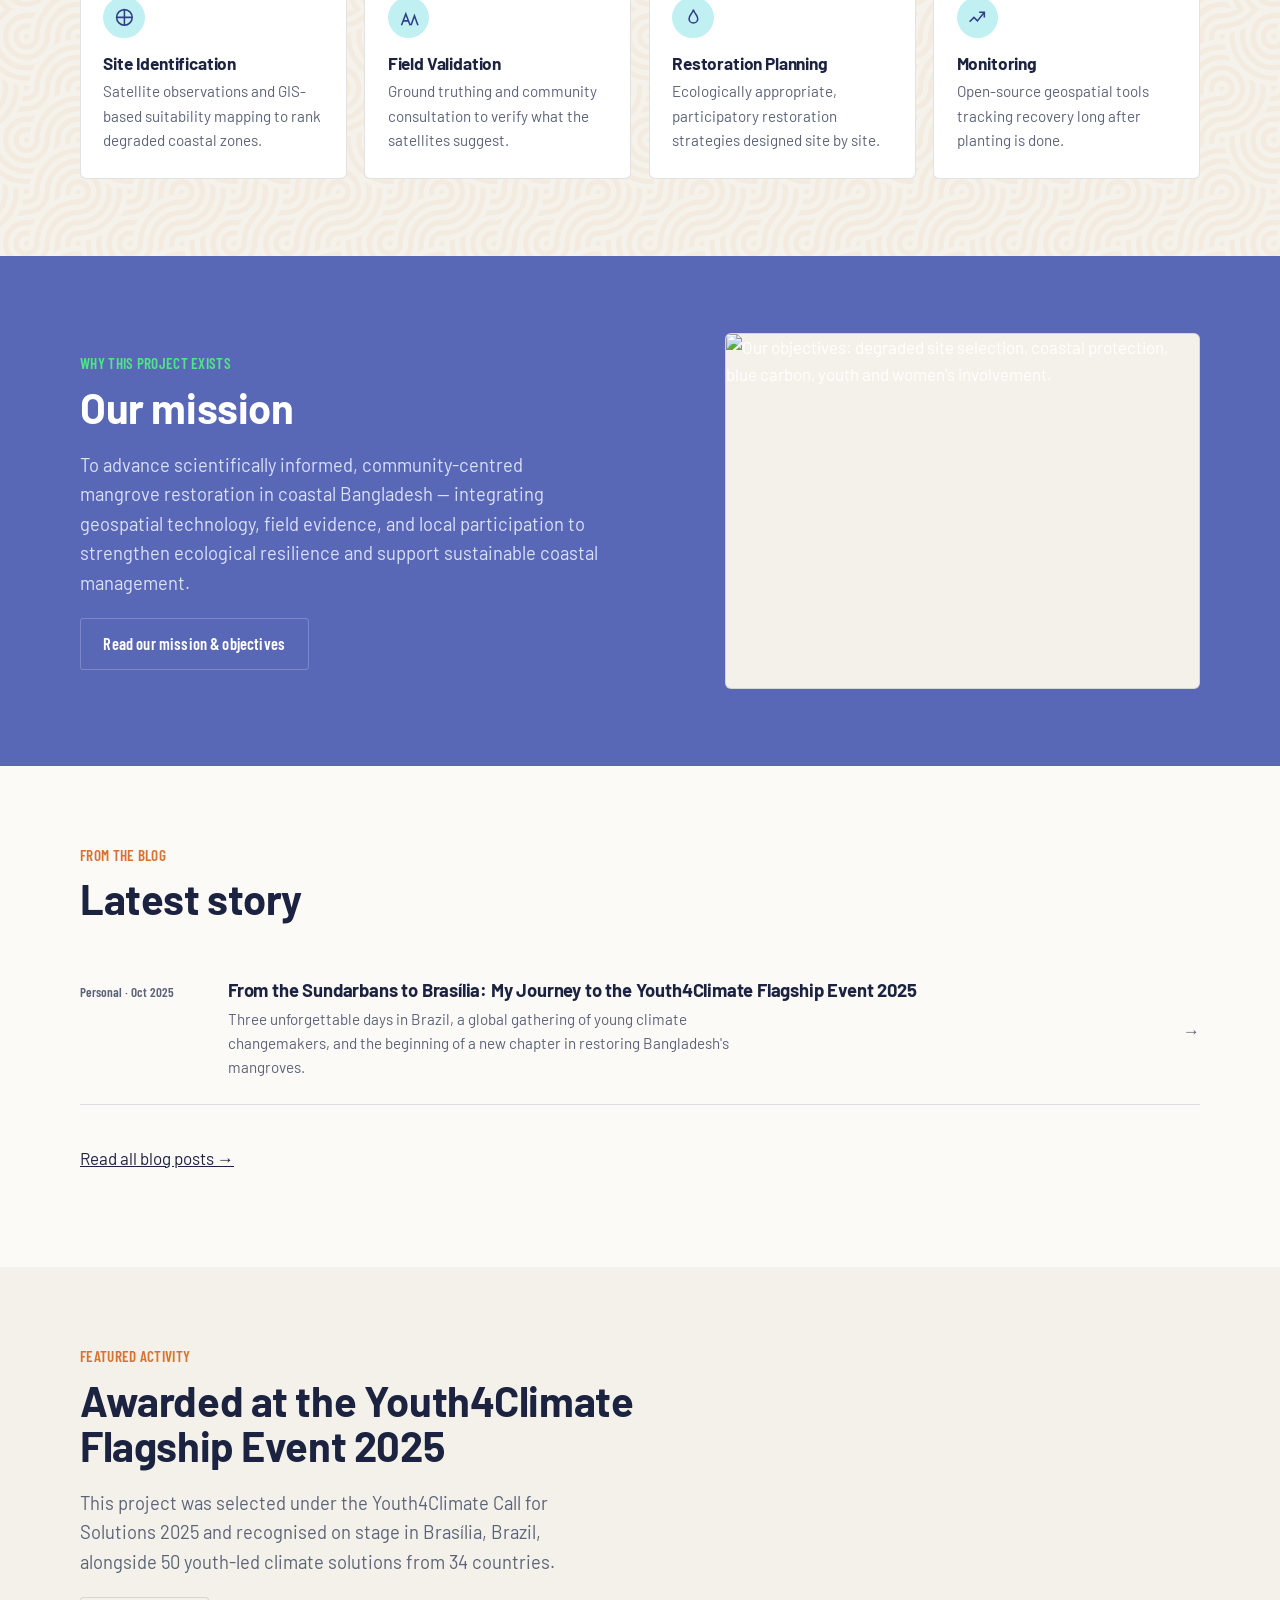
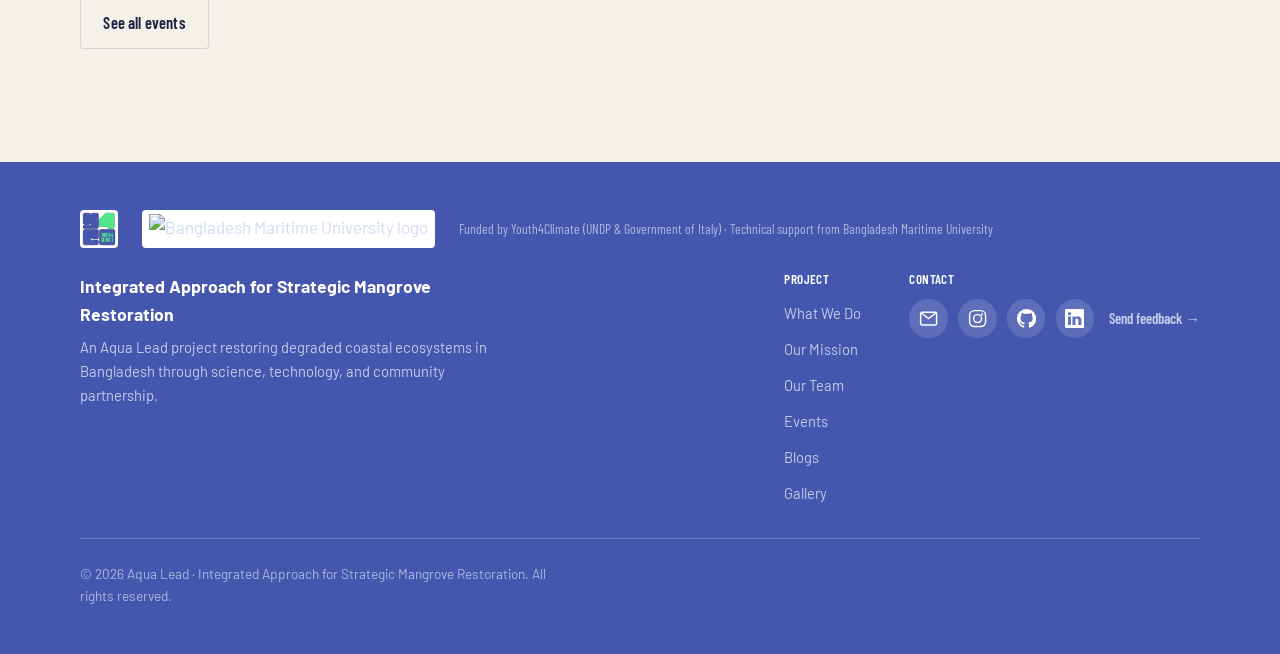
==== commit 21d0c49e: "Update index.html" ====
--- a/index.html
+++ b/index.html
@@ -51,12 +51,12 @@
       </div>
 
       <div class="slideshow" role="region" aria-label="Project highlights slideshow">
-        <div class="slide is-active"><img src="assets/img/slides/slide-01.jpg" alt="Project summary over a mangrove creek: a youth-led, data-driven restoration framework."></div>
+        <div class="slide is-active"><img src="assets/img/slides/slide-01.png" alt="Project summary over a mangrove creek: a youth-led, data-driven restoration framework."></div>
         <div class="slide"><img src="assets/img/slides/slide-02.jpg" alt="Nawshin Alam receiving the Youth4Climate Certificate of Achievement in Brasília, October 2025."></div>
         <div class="slide"><img src="assets/img/slides/slide-03.jpg" alt="The project team recognised at Bangladesh Maritime University."></div>
-        <div class="slide"><img src="assets/img/slides/slide-04.jpg" alt="Project objectives: degraded site selection, coastal protection, blue carbon, youth and women's involvement."></div>
-        <div class="slide"><img src="assets/img/slides/slide-05.jpg" alt="Project activity collage: lab analysis, boat-based water sampling, and field equipment."></div>
-        <div class="slide"><img src="assets/img/slides/slide-06.jpg" alt="Project support acknowledgment: Youth4Climate, Bangladesh Maritime University, and Aqua Lead."></div>
+        <div class="slide"><img src="assets/img/slides/slide-04.png" alt="Project objectives: degraded site selection, coastal protection, blue carbon, youth and women's involvement."></div>
+        <div class="slide"><img src="assets/img/slides/slide-05.png" alt="Project activity collage: lab analysis, boat-based water sampling, and field equipment."></div>
+        <div class="slide"><img src="assets/img/slides/slide-06.png" alt="Project support acknowledgment: Youth4Climate, Bangladesh Maritime University, and Aqua Lead."></div>
         <button class="slide-nav slide-prev" aria-label="Previous slide">&#8249;</button>
         <button class="slide-nav slide-next" aria-label="Next slide">&#8250;</button>
         <div class="slide-dots"></div>
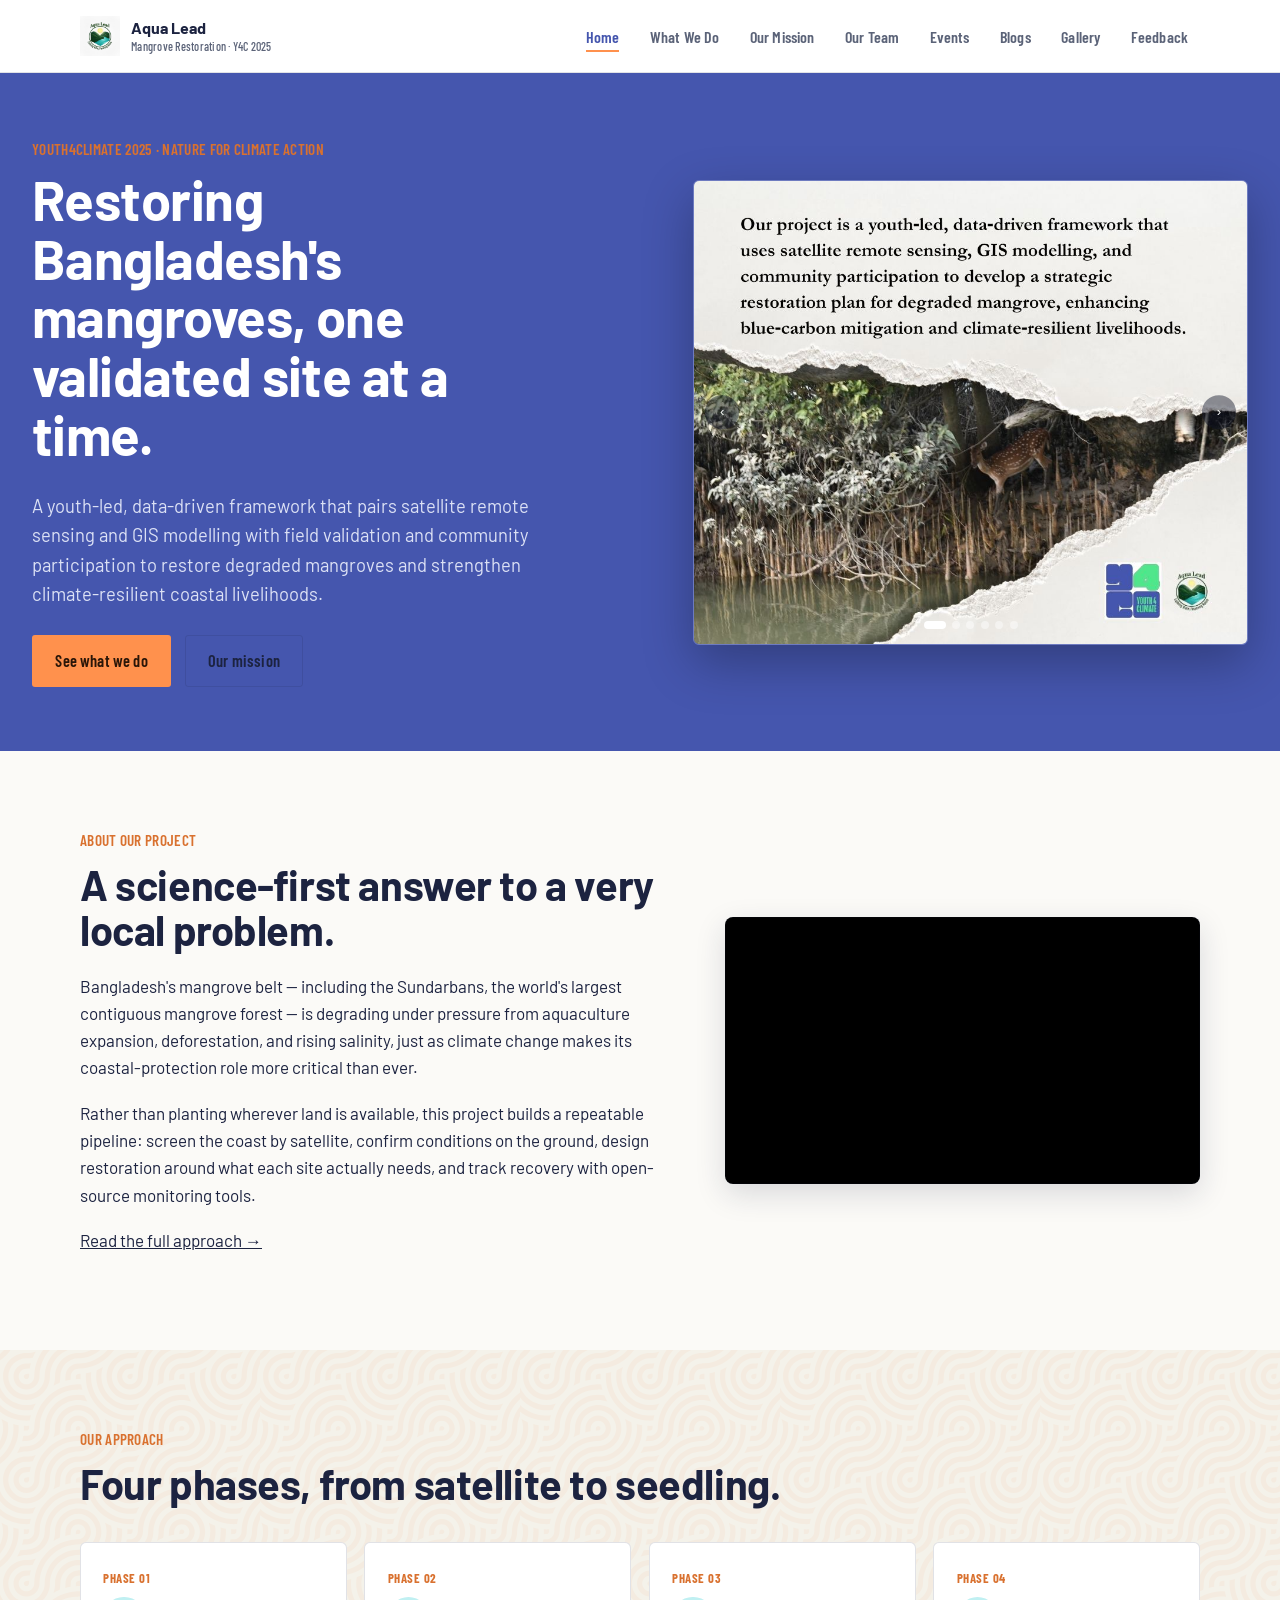
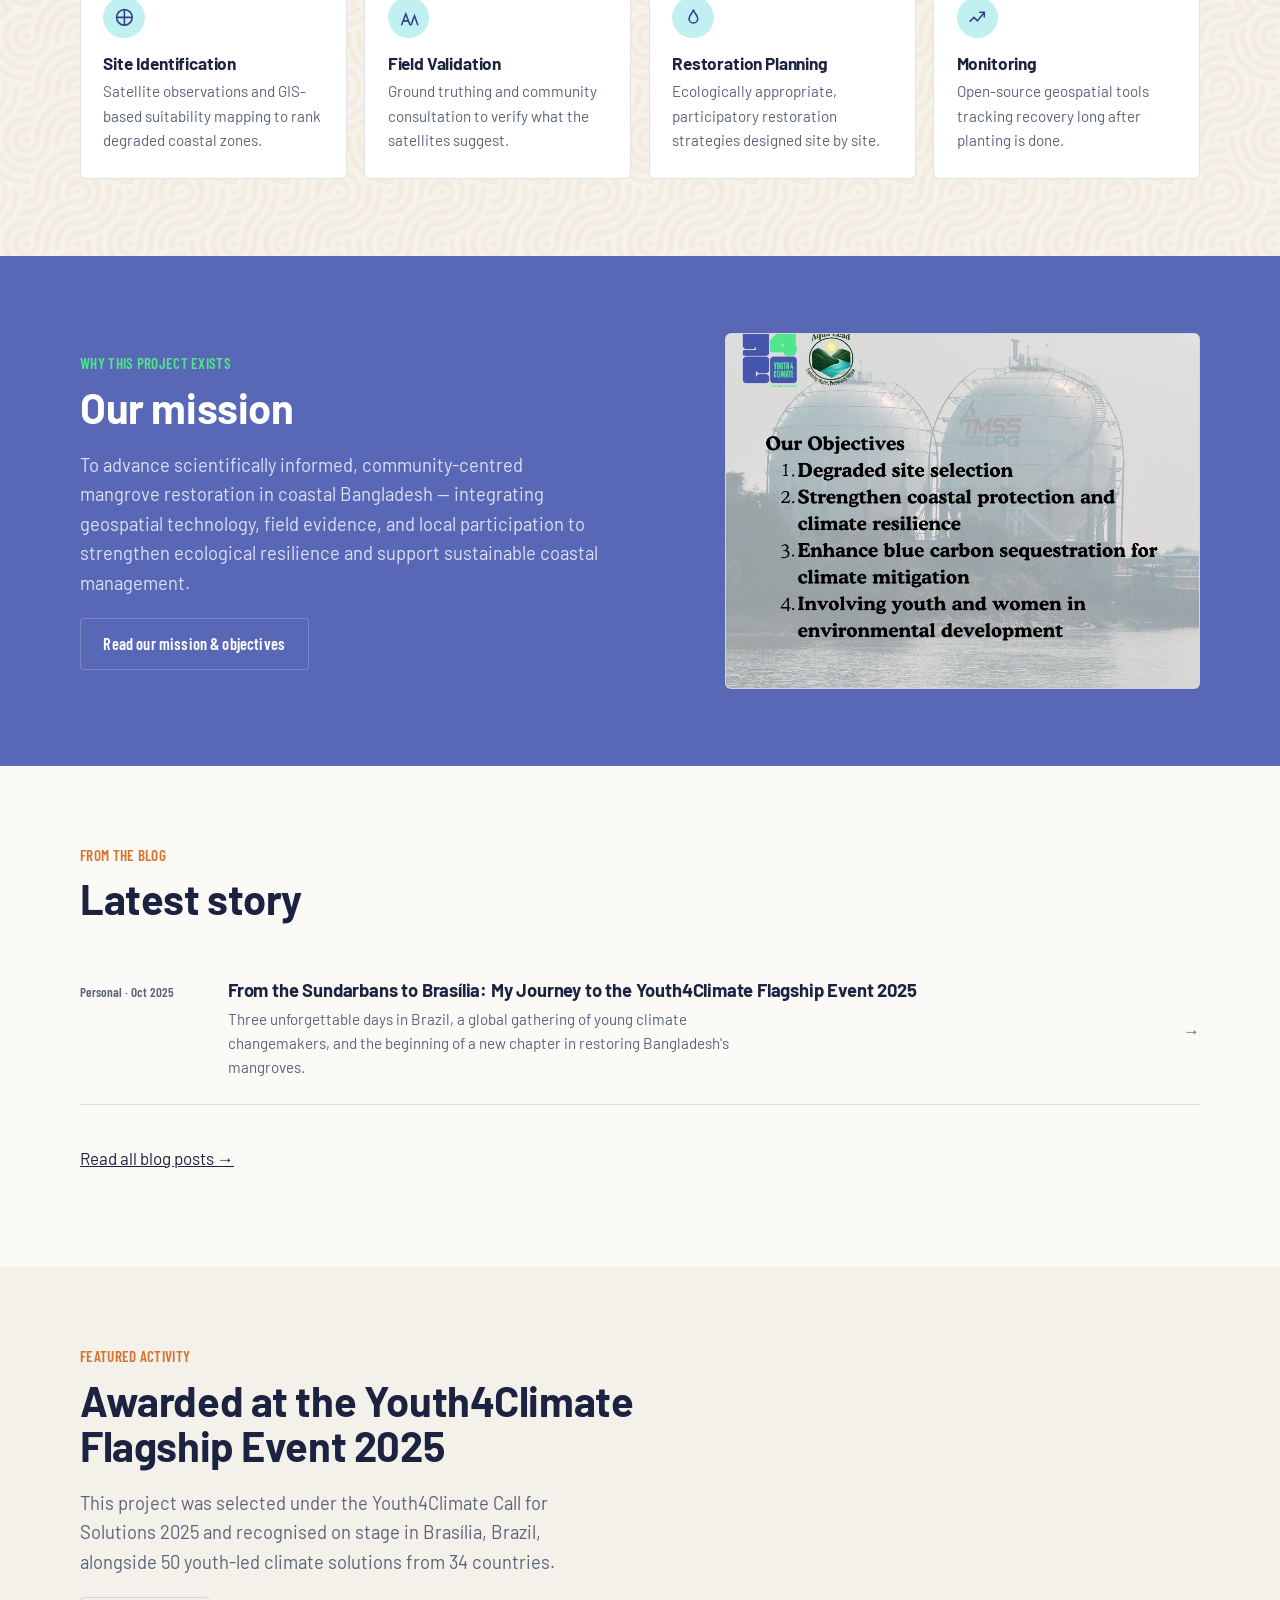
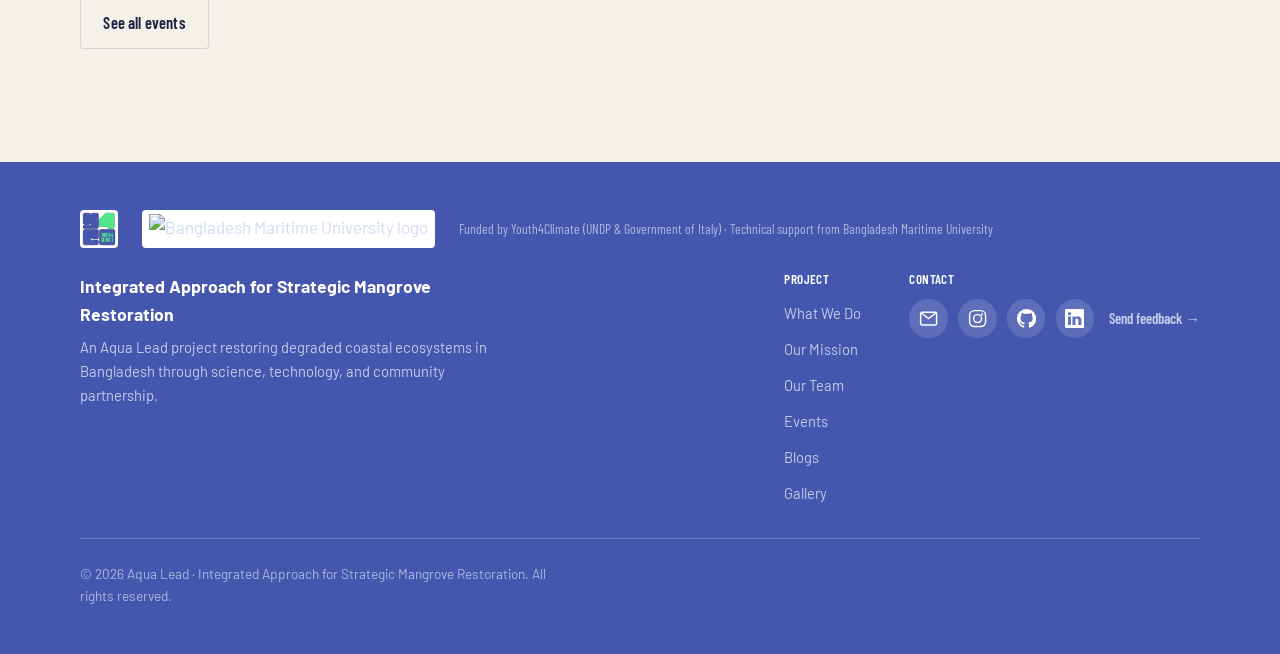
==== commit bcaa4573: "Update index.html" ====
--- a/index.html
+++ b/index.html
@@ -51,12 +51,12 @@
       </div>
 
       <div class="slideshow" role="region" aria-label="Project highlights slideshow">
-        <div class="slide is-active"><img src="assets/img/slides/slide-01.png" alt="Project summary over a mangrove creek: a youth-led, data-driven restoration framework."></div>
+        <div class="slide is-active"><img src="assets/img/slides/slide-01.jpg" alt="Project summary over a mangrove creek: a youth-led, data-driven restoration framework."></div>
         <div class="slide"><img src="assets/img/slides/slide-02.jpg" alt="Nawshin Alam receiving the Youth4Climate Certificate of Achievement in Brasília, October 2025."></div>
         <div class="slide"><img src="assets/img/slides/slide-03.jpg" alt="The project team recognised at Bangladesh Maritime University."></div>
-        <div class="slide"><img src="assets/img/slides/slide-04.png" alt="Project objectives: degraded site selection, coastal protection, blue carbon, youth and women's involvement."></div>
-        <div class="slide"><img src="assets/img/slides/slide-05.png" alt="Project activity collage: lab analysis, boat-based water sampling, and field equipment."></div>
-        <div class="slide"><img src="assets/img/slides/slide-06.png" alt="Project support acknowledgment: Youth4Climate, Bangladesh Maritime University, and Aqua Lead."></div>
+        <div class="slide"><img src="assets/img/slides/slide-04.jpg" alt="Project objectives: degraded site selection, coastal protection, blue carbon, youth and women's involvement."></div>
+        <div class="slide"><img src="assets/img/slides/slide-05.jpg" alt="Project activity collage: lab analysis, boat-based water sampling, and field equipment."></div>
+        <div class="slide"><img src="assets/img/slides/slide-06.jpg" alt="Project support acknowledgment: Youth4Climate, Bangladesh Maritime University, and Aqua Lead."></div>
         <button class="slide-nav slide-prev" aria-label="Previous slide">&#8249;</button>
         <button class="slide-nav slide-next" aria-label="Next slide">&#8250;</button>
         <div class="slide-dots"></div>
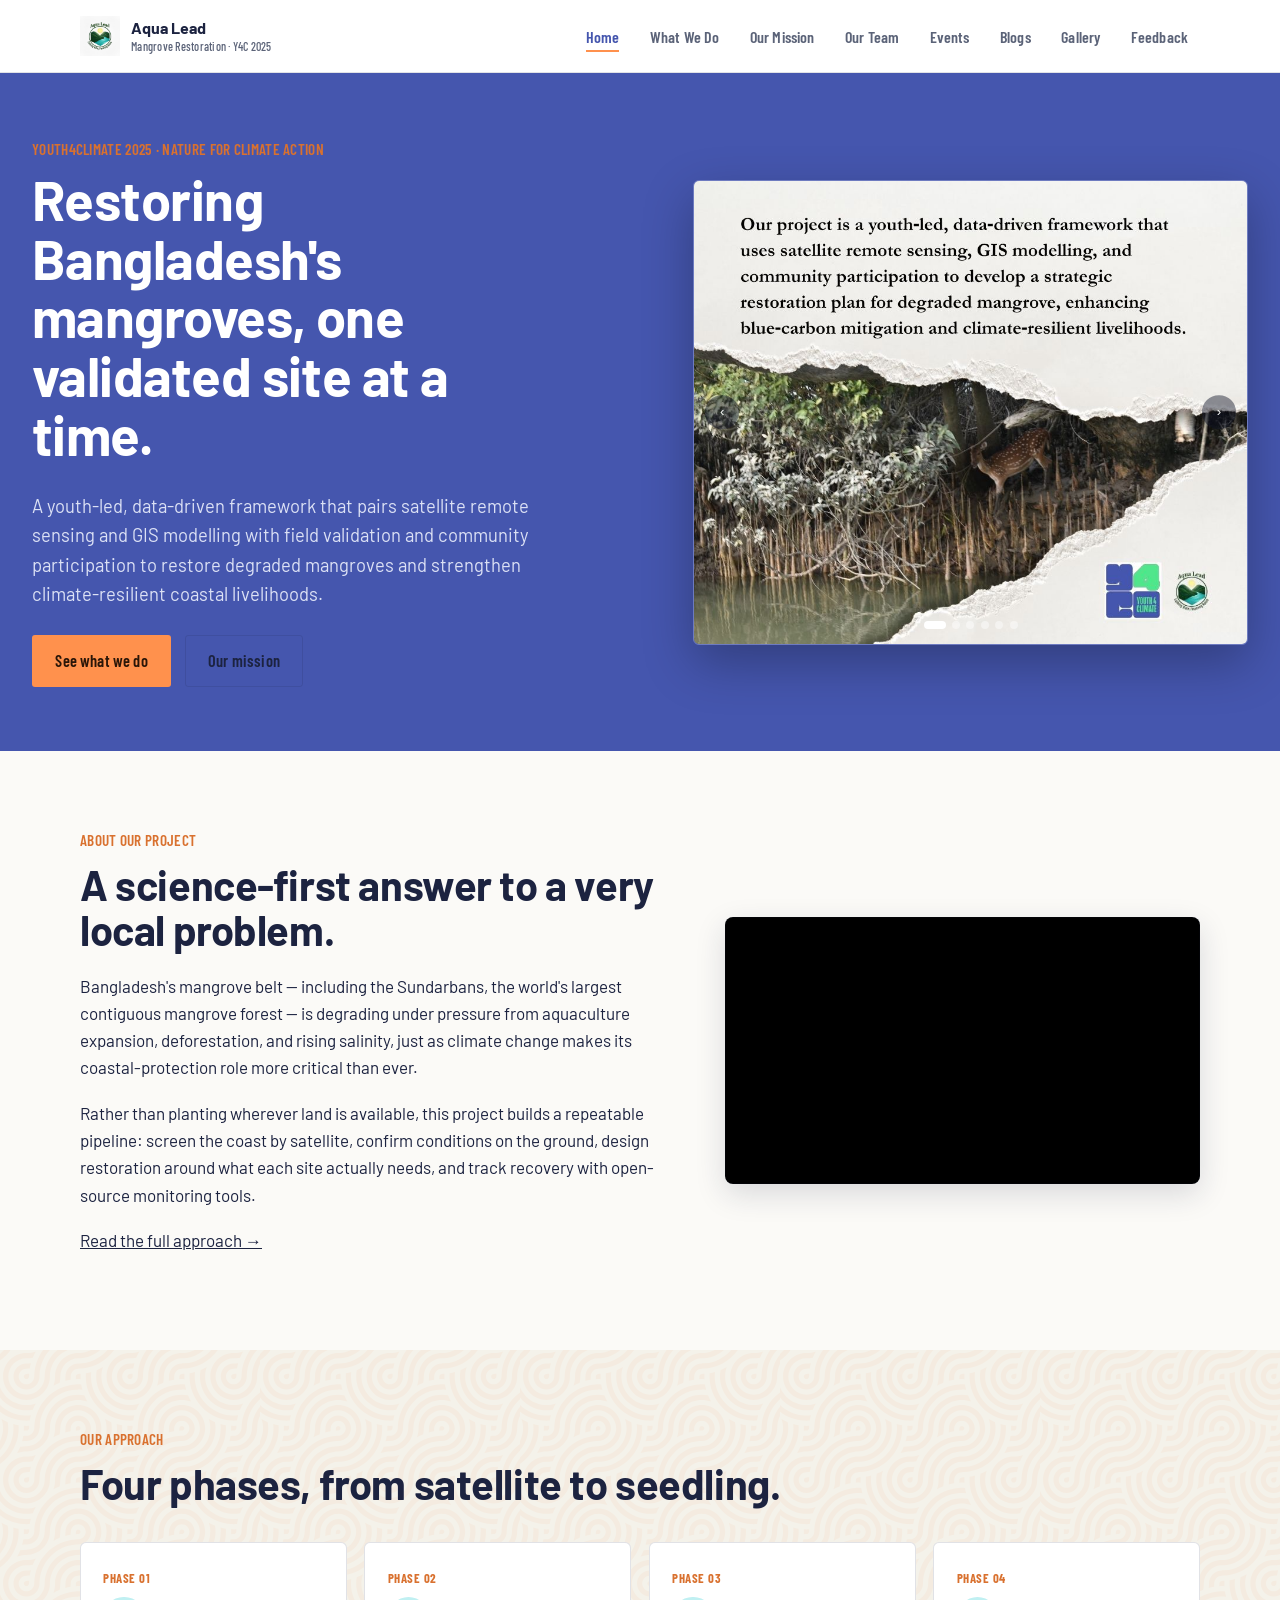
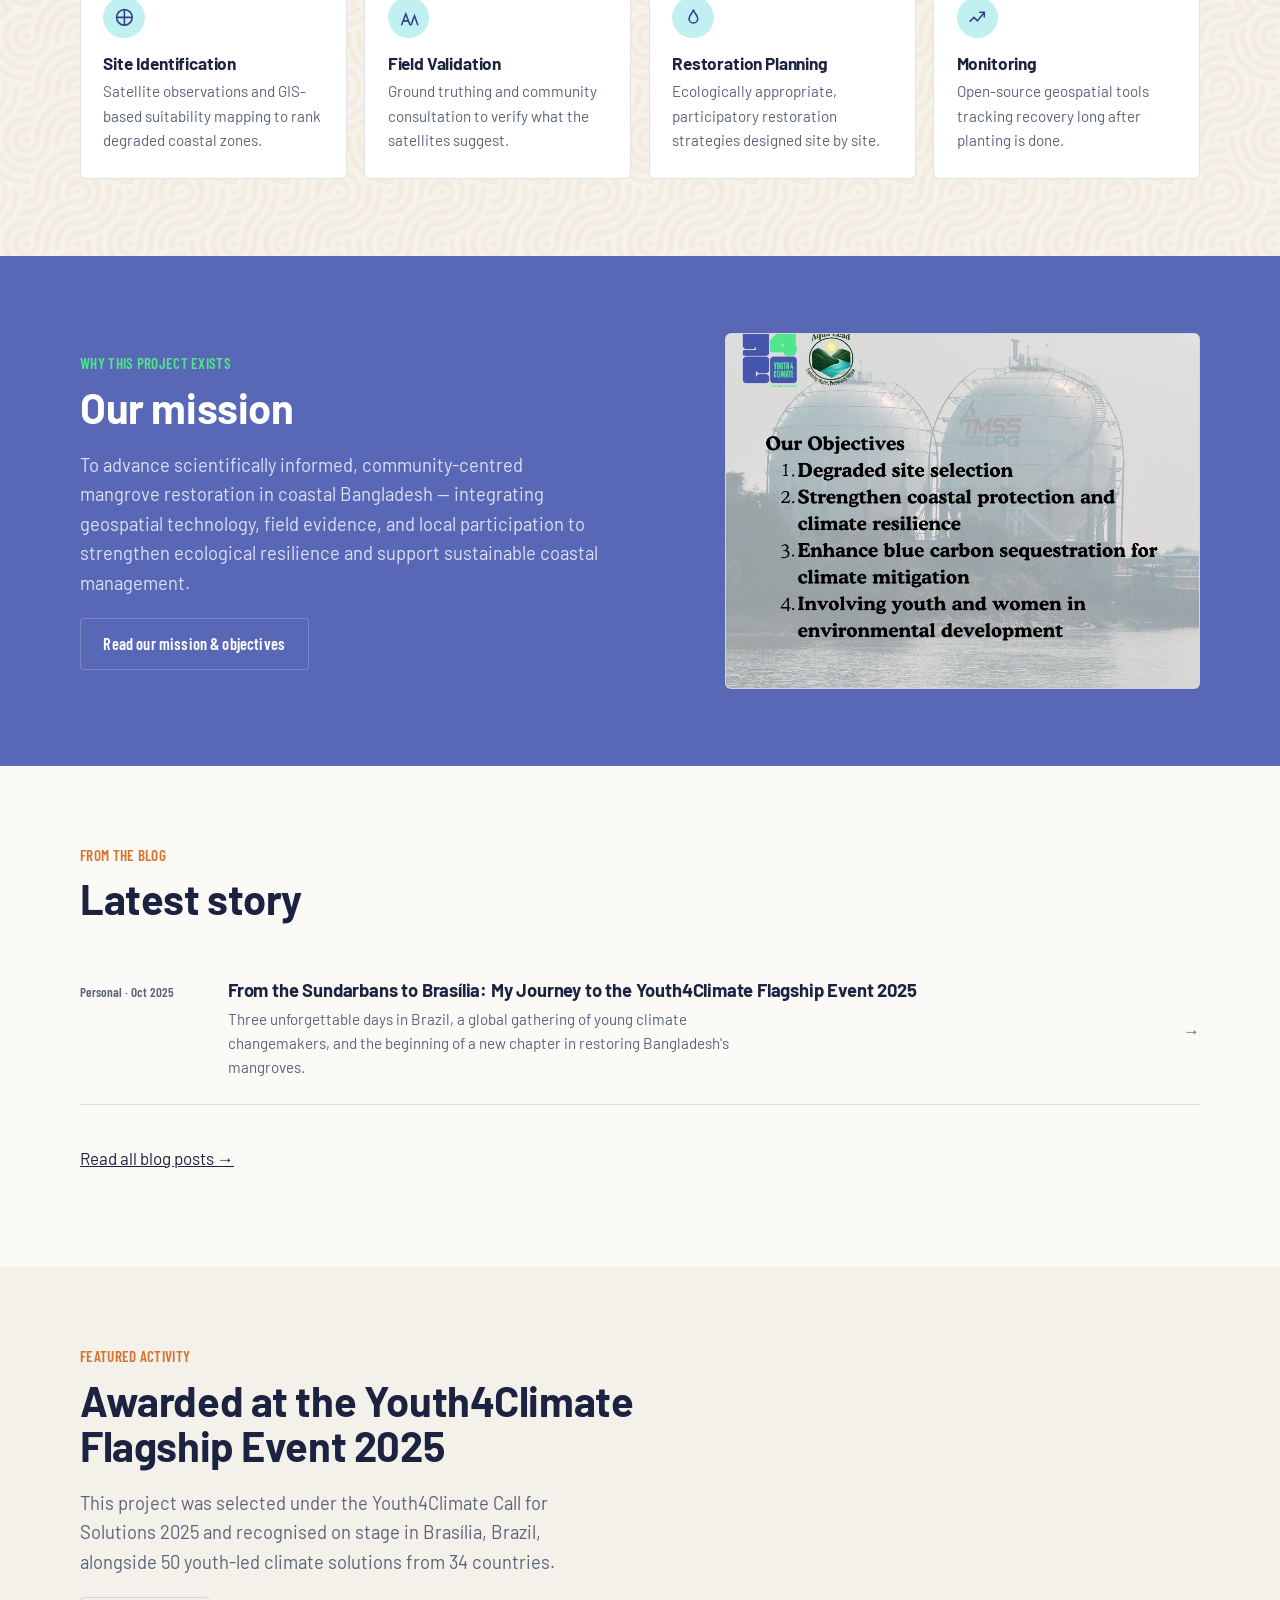
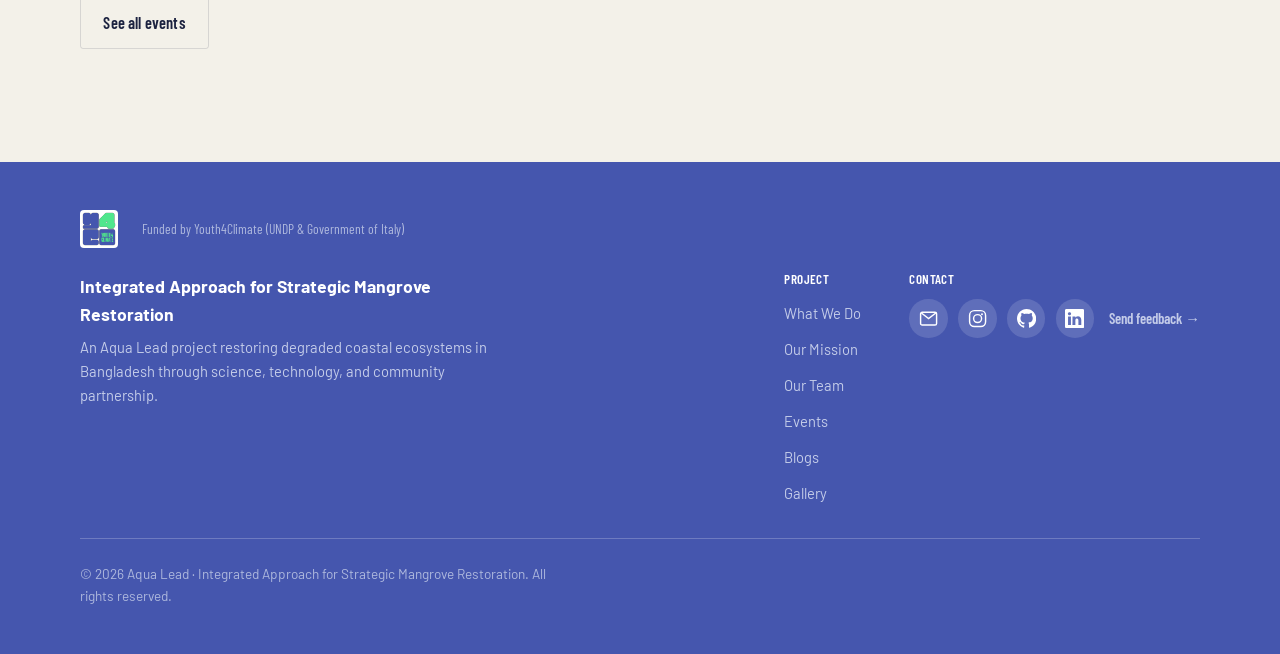
==== commit 446a2dde: "Update index.html" ====
--- a/index.html
+++ b/index.html
@@ -170,8 +170,7 @@
   <div class="wrap">
     <div class="footer-credits">
       <img class="y4c-mark" src="assets/img/brand/y4c-logo.svg" alt="Youth4Climate logo">
-      <img src="assets/img/brand/bmu-logo.png" alt="Bangladesh Maritime University logo">
-      <span class="credit-line">Funded by Youth4Climate (UNDP &amp; Government of Italy) · Technical support from Bangladesh Maritime University</span>
+      <span class="credit-line">Funded by Youth4Climate (UNDP &amp; Government of Italy)</span>
     </div>
     <div class="footer-top">
       <div class="footer-brand">
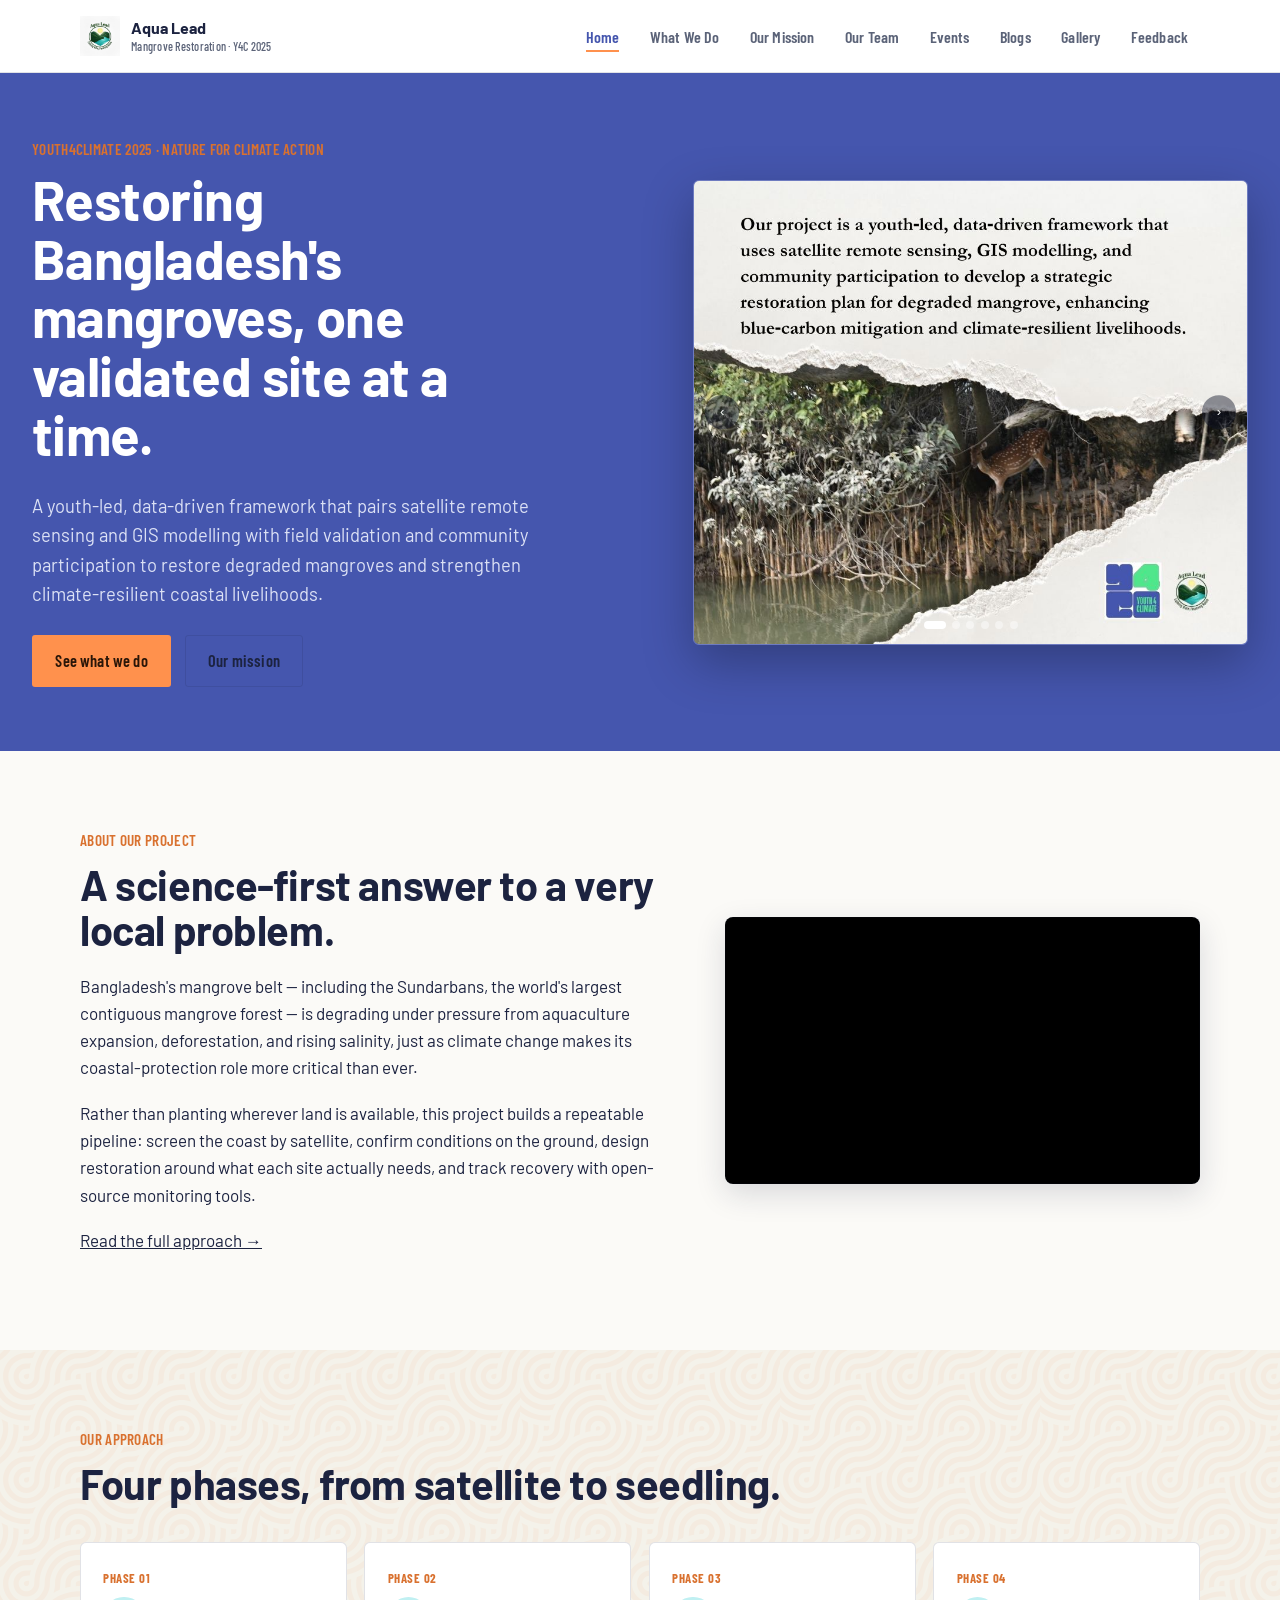
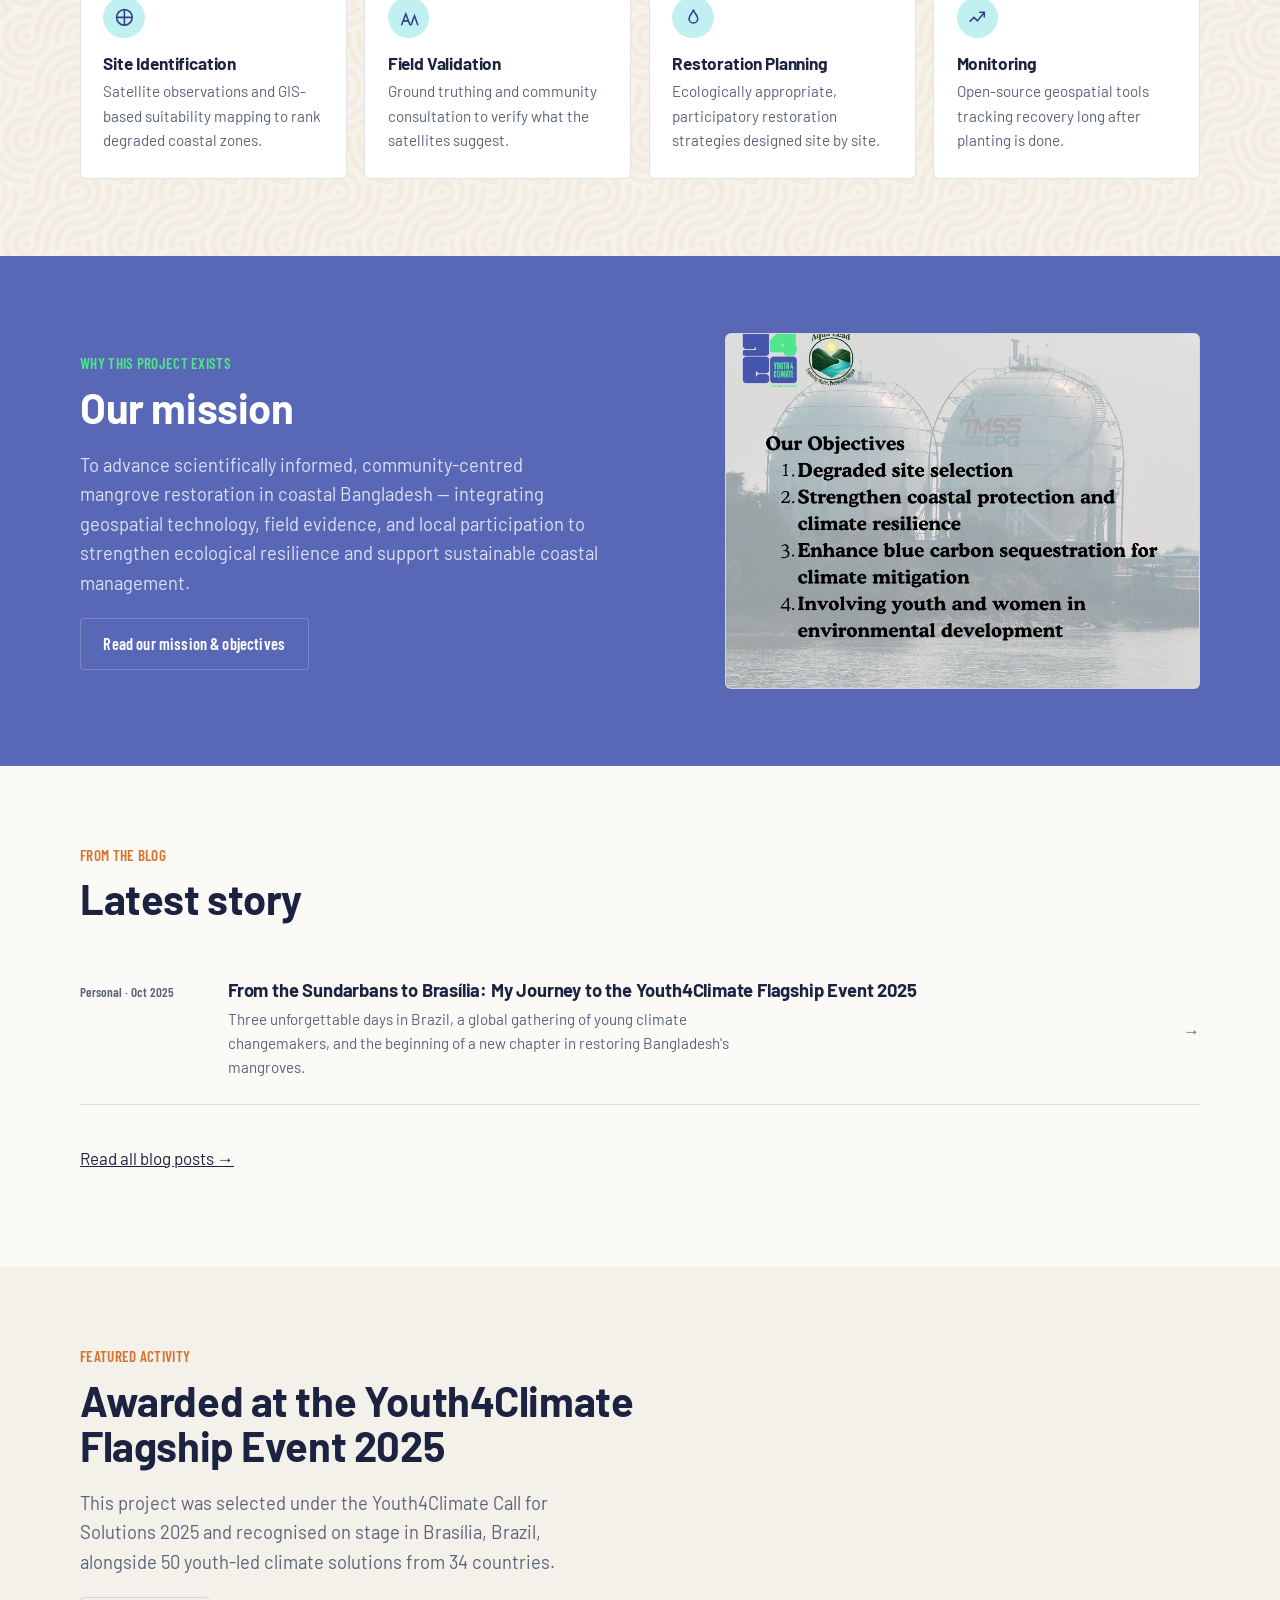
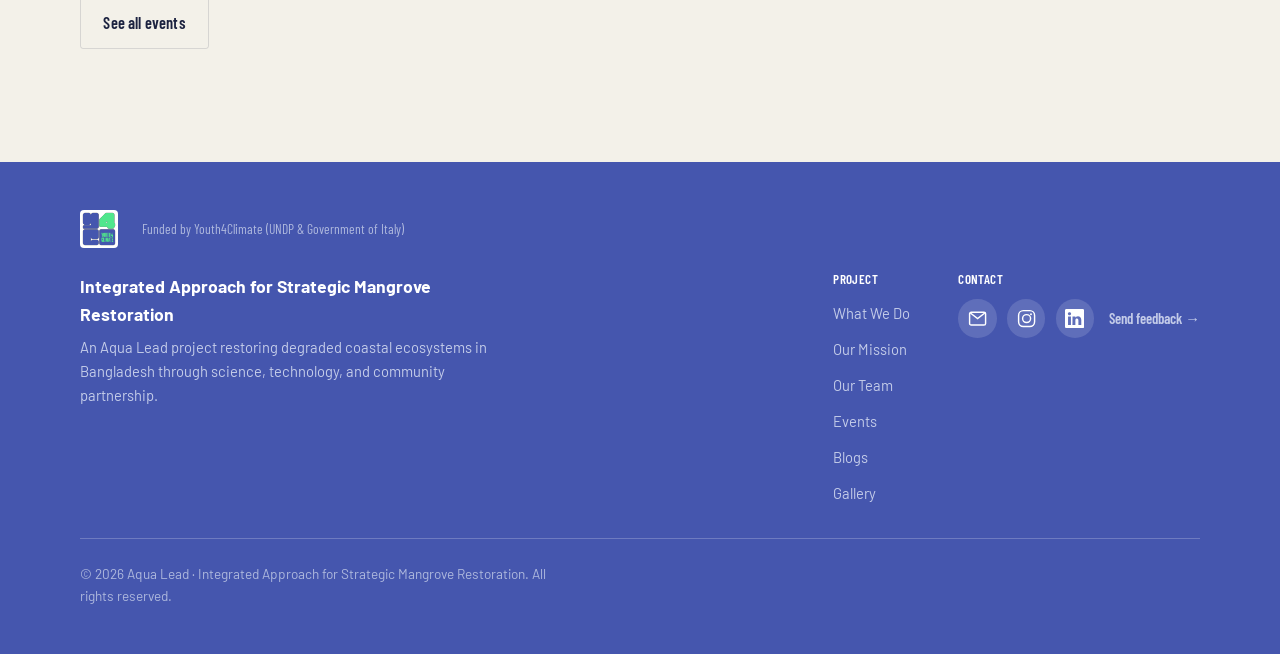
==== commit 21b1df96: "Update index.html" ====
--- a/index.html
+++ b/index.html
@@ -198,9 +198,6 @@
             <a class="icon-btn" href="https://www.instagram.com/aqualead2025" target="_blank" rel="noopener" aria-label="Instagram — @aqualead2025" title="@aqualead2025">
               <svg viewBox="0 0 24 24" fill="none" stroke="currentColor" stroke-width="1.8" aria-hidden="true"><rect x="2" y="2" width="20" height="20" rx="6"/><circle cx="12" cy="12" r="5"/><circle cx="17.5" cy="6.5" r="1.2" fill="currentColor" stroke="none"/></svg>
             </a>
-            <a class="icon-btn" href="https://github.com/Nawshin-25" target="_blank" rel="noopener" aria-label="GitHub — @Nawshin-25" title="GitHub — @Nawshin-25">
-              <svg viewBox="0 0 16 16" fill="currentColor" aria-hidden="true"><path d="M8 0C3.58 0 0 3.58 0 8c0 3.54 2.29 6.53 5.47 7.59.4.07.55-.17.55-.38 0-.19-.01-.82-.01-1.49-2.01.37-2.53-.49-2.69-.94-.09-.23-.48-.94-.82-1.13-.28-.15-.68-.52-.01-.53.63-.01 1.08.58 1.23.82.72 1.21 1.87.87 2.33.66.07-.52.28-.87.51-1.07-1.78-.2-3.64-.89-3.64-3.95 0-.87.31-1.59.82-2.15-.08-.2-.36-1.02.08-2.12 0 0 .67-.21 2.2.82.64-.18 1.32-.27 2-.27.68 0 1.36.09 2 .27 1.53-1.04 2.2-.82 2.2-.82.44 1.1.16 1.92.08 2.12.51.56.82 1.27.82 2.15 0 3.07-1.87 3.75-3.65 3.95.29.25.54.73.54 1.48 0 1.07-.01 1.93-.01 2.2 0 .21.15.46.55.38A8.013 8.013 0 0016 8c0-4.42-3.58-8-8-8z"/></svg>
-            </a>
             <a class="icon-btn" href="http://www.linkedin.com/in/nawshinalam" target="_blank" rel="noopener" aria-label="LinkedIn — Nawshin Alam" title="LinkedIn — Nawshin Alam">
               <svg viewBox="0 0 16 16" fill="currentColor" aria-hidden="true"><path d="M0 1.146C0 .513.526 0 1.175 0h13.65C15.474 0 16 .513 16 1.146v13.708c0 .633-.526 1.146-1.175 1.146H1.175C.526 16 0 15.487 0 14.854V1.146zm4.943 12.248V6.169H2.542v7.225h2.401zm-1.2-8.212c.837 0 1.358-.554 1.358-1.248-.015-.709-.52-1.248-1.342-1.248-.822 0-1.359.54-1.359 1.248 0 .694.521 1.248 1.327 1.248h.016zm4.908 8.212V9.359c0-.216.016-.432.08-.586.173-.431.568-.878 1.232-.878.869 0 1.216.662 1.216 1.634v3.865h2.401V9.25c0-2.22-1.184-3.252-2.764-3.252-1.274 0-1.845.7-2.165 1.193v.025h-.016a5.54 5.54 0 01.016-.025V6.169h-2.4c.03.678 0 7.225 0 7.225h2.4z"/></svg>
             </a>
